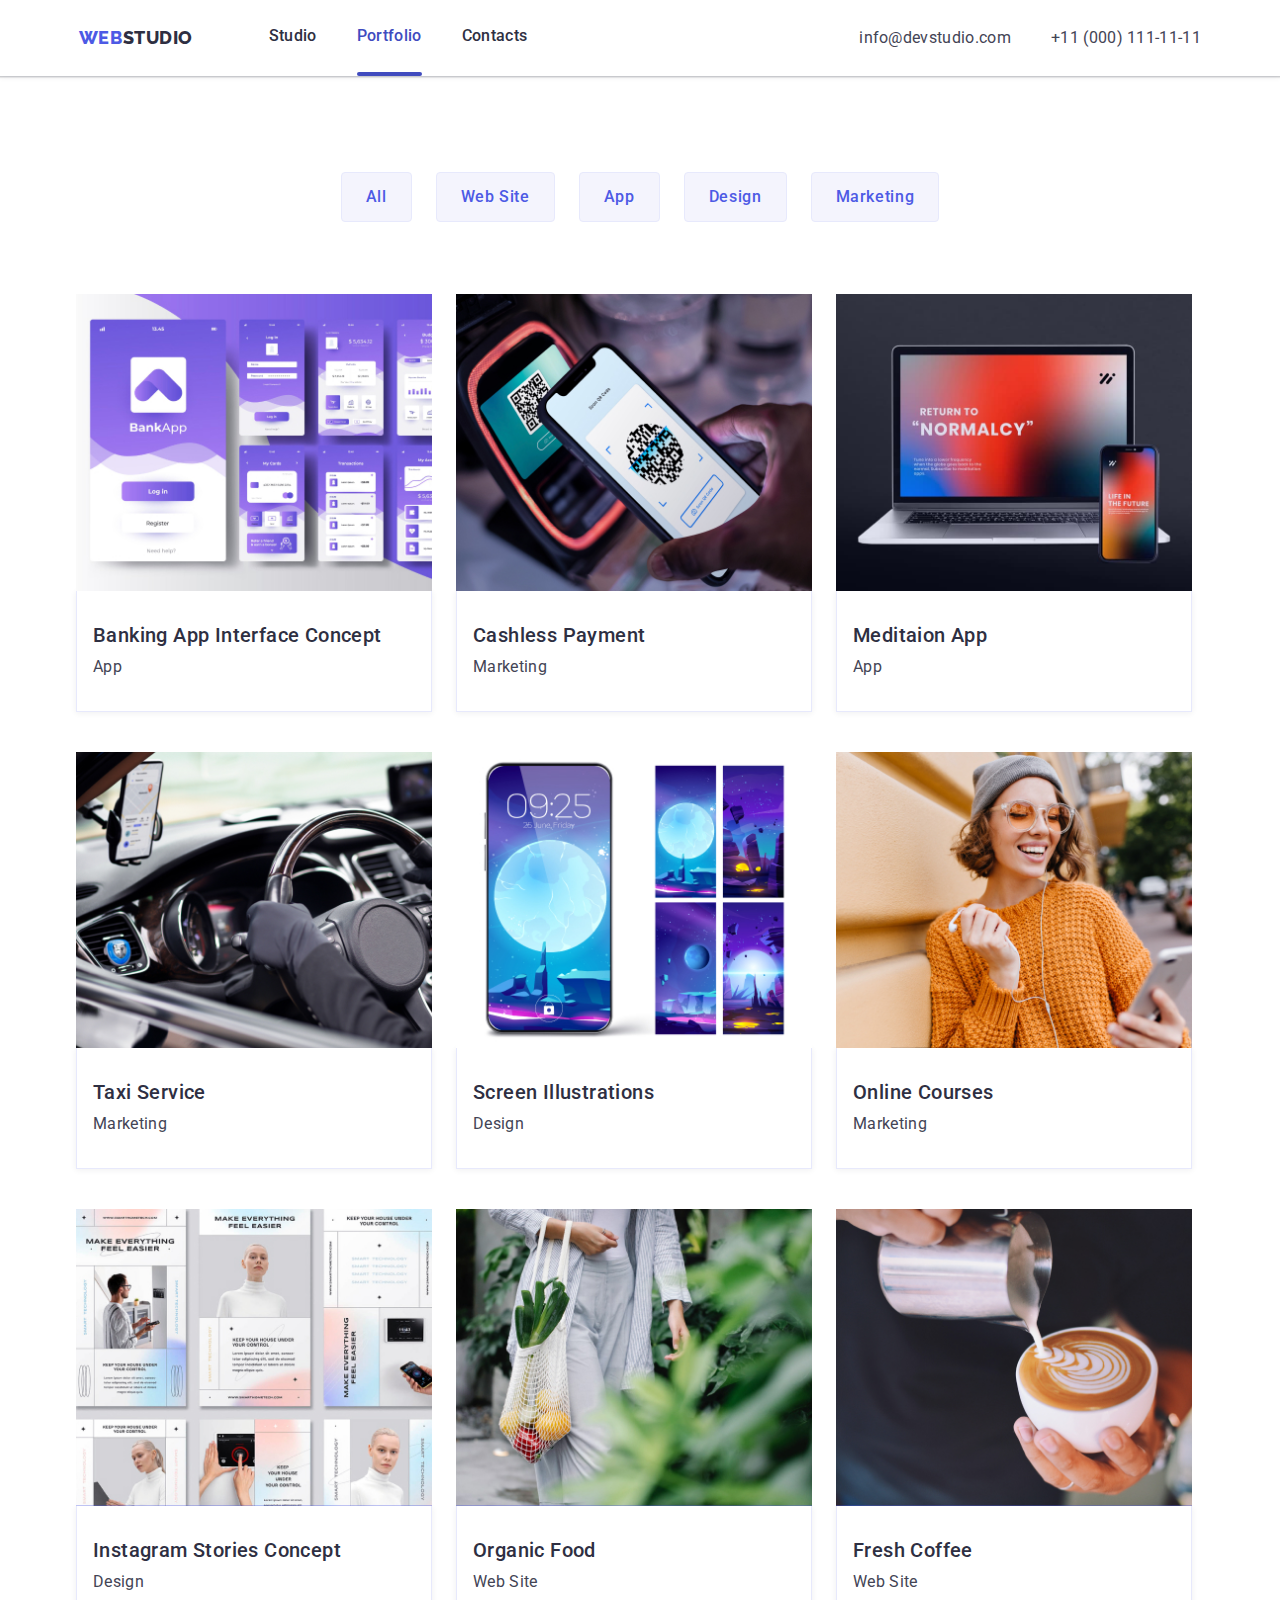
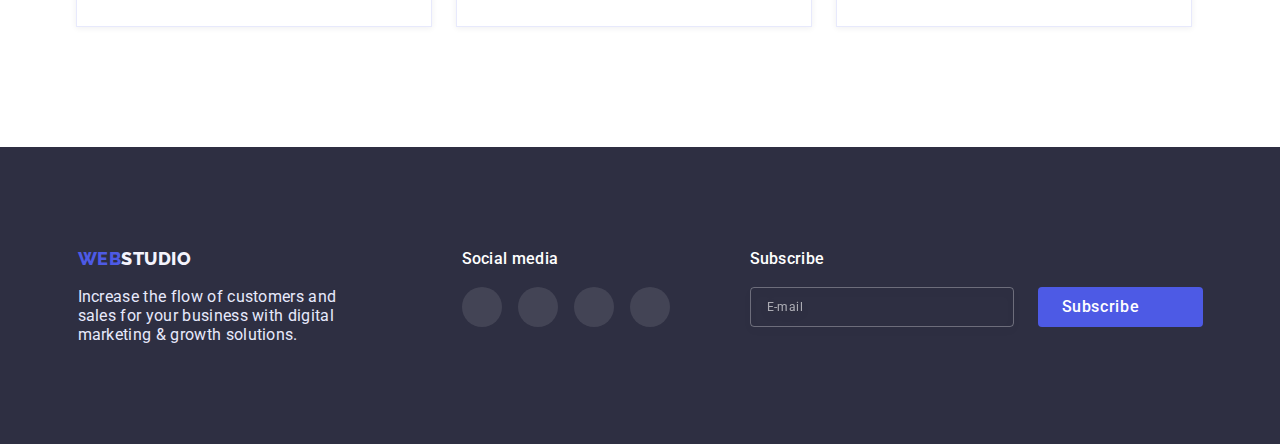
==== portfolio.html @ 84f075a1 "fix" ====
<!DOCTYPE html>
<html lang="en">
  <head>
    <meta charset="UTF-8" />
    <meta http-equiv="X-UA-Compatible" content="IE=edge" />
    <meta name="viewport" content="width=device-width, initial-scale=1.0" />
    <title>Portfolio</title>
    <link rel="preconnect" href="https://fonts.googleapis.com" />
    <link rel="preconnect" href="https://fonts.gstatic.com" crossorigin />
    <link href="https://fonts.googleapis.com/css2?family=Raleway:wght@800&family=Roboto:wght@400;500;700;900&display=swap"
      rel="stylesheet"/>
    <link rel="stylesheet" href="https://cdn.jsdelivr.net/npm/modern-normalize@1.1.0/modern-normalize.min.css" />
    <link rel="stylesheet" href="./css/styles.css" />
    <link rel="stylesheet" href="./css/mobile.css" />
    <link rel="stylesheet" href="./css/tablet.css" />
    <link rel="stylesheet" href="./css/desktop.css" />
  </head>
  <body class="body">

<!--header--->

    <header class="header">
      <div class="container header-container">
        <a href="./index.html" class="logo"
          >web<span class="logo-span">studio</span>
        </a>
        <nav class="nav">
          <ul class="nav-list list">
            <li class="item">
              <a href="./index.html" class="nav-link link"> Studio </a>
            </li>
            <li class="item">
              <a href="./portfolio.html" class="nav-link link current">
                Portfolio
              </a>
            </li>
            <li class="item">
              <a href="./index.html" class="nav-link link"> Contacts </a>
            </li>
          </ul>

          <ul class="contacts list">
            <li class="item">
              <a href="mailto:info@devstudio.com" class="contacts-link link"
                >info@devstudio.com</a
              >
            </li>
            <li class="item">
              <a href="tel:+110001111111" class="contacts-link link"
                >+11 (000) 111-11-11</a
              >
            </li>
          </ul>
        </nav>

 <!--mob menu--->

        <button class="menu-open" type="button" data-menu-open>
          <svg class="menu-open-icon" width="32" height="22">
            <use href="./images/sprite.svg#icon-hamburger"></use>
          </svg>
        </button>
      </div>
      <div class="mobile-menu is-open" data-menu>
        <div class="container">
          <div>
            <button class="menu-close" data-menu-close>
              <svg class="icon-menu-close" width="8" height="8">
                <use href="./images/sprite.svg#icon-close"></use>
              </svg>
            </button>
            <ul class="mobile-nav-list list">
              <li class="item">
                <a href="./index.html" class="mobile-nav-link link"> Studio </a>
              </li>
              <li class="item">
                <a href="./portfolio.html" class="mobile-nav-link link">
                  Portfolio
                </a>
              </li>
              <li class="item">
                <a href="./index.html" class="mobile-nav-link accent-mob link">
                  Contacts
                </a>
              </li>
            </ul>
          </div>
          <div>
            <ul class="mobile-menu-nav-list list">
              <li>
                <a href="mailto:info@devstudio.com" class="menu-link-mail"
                  >info@devstudio.com</a
                >
              </li>
              <li>
                <a href="tel:+110001111111" class="menu-link-tel"
                  >+11 (000) 111-11-11</a
                >
              </li>
            </ul>
            <ul class="mobile-menu-link-list list">
              <li class="mobile-menu-item">
                <a href="" class="mobile-menu-links">
                  <svg class="mobile-menu-icon" width="24" height="24">
                    <use
                      href="./images/icons/symbol-defs-one.svg#icon-instagram"
                    ></use>
                  </svg>
                </a>
              </li>
              <li class="mobile-menu-item">
                <a href="" class="mobile-menu-links">
                  <svg class="mobile-menu-icon" width="24" height="24">
                    <use
                      href="./images/icons/symbol-defs-one.svg#icon-twitter"
                    ></use>
                  </svg>
                </a>
              </li>
              <li class="mobile-menu-item">
                <a href="" class="mobile-menu-links">
                  <svg class="mobile-menu-icon" width="24" height="24">
                    <use
                      href="./images/icons/symbol-defs-one.svg#icon-facebook"
                    ></use>
                  </svg>
                </a>
              </li>
              <li class="mobile-menu-item">
                <a href="" class="mobile-menu-links">
                  <svg class="mobile-menu-icon" width="24" height="24">
                    <use
                      href="./images/icons/symbol-defs-one.svg#icon-linkedin"
                    ></use>
                  </svg>
                </a>
              </li>
            </ul>
          </div>
        </div>
      </div>
    </header>

    <!---portfolio btn--->

    <main>
      <section class="section-portfolio">
        <div class="container">
          <h1 class="visually-hidden">Portfolio</h1>
          <ul class="filter-button-list list">
            <li class="item">
              <button class="button-portfolio all" type="button">All</button>
            </li>
            <li class="item">
              <button class="button-portfolio web-site" type="button">
                Web Site
              </button>
            </li>
            <li class="item">
              <button class="button-portfolio app" type="button">App</button>
            </li>
            <li class="item">
              <button class="button-portfolio desing" type="button">
                Design
              </button>
            </li>
            <li class="item">
              <button class="button-portfolio marketing" type="button">
                Marketing
              </button>
            </li>
          </ul>

<!---portfolio list img--->

          <ul class="portfolio-list list">
            <li class="section-portfolio-list">
              <a class="section-portfolio-link" href="">
                <div class="portfolio-thumb">
                  <picture>
                    <source
                      srcset="
                        ./images/portfolio/banking-1x.jpg    1x,
                        ./images/portfolio/banking-2x.jpg 2x
                      "
                      media="(min-width: 1200px)"
                    />
                    <source
                      srcset="
                        ./images/portfolio/banking-tab-1x.jpg    1x,
                        ./images/portfolio/banking-tab-2x.jpg 2x
                      "
                      media="(min-width: 768px)"
                    />
                    <source
                      srcset="
                        ./images/portfolio/banking-mob-1x.jpg    1x,
                        ./images/portfolio/banking-mob-2x.jpg 2x
                      "
                      media="(max-width: 767px)"
                    />
                    <img
                      src="./images/portfolio/banking-1x.jpg"
                      alt="Banking App"
                      width="396"
                      height="280"
                    />
                  </picture>
                  <div class="portfolio-overlay">
                    <p>
                      14 Stylish and User-Friendly App Design Concepts · Task
                      Manager App · Calorie Tracker App · Exotic Fruit Ecommerce
                      App · Cloud Storage App
                    </p>
                  </div>
                </div>
                <div class="section-portfolio-text">
                  <h2 class="section-portfolio-name">
                    Banking App Interface Concept
                  </h2>
                  <p class="portfolio-text">App</p>
                </div>
              </a>
            </li>
            <li class="section-portfolio-list">
              <a class="section-portfolio-link" href="">
                <div class="portfolio-thumb">
                  <picture>
                    <source
                      srcset="
                        ./images/portfolio/cashless-1x.jpg    1x,
                        ./images/portfolio/cashless-2x.jpg 2x
                      "
                      media="(min-width: 1200px)"
                    />
                    <source
                      srcset="
                        ./images/portfolio/cashless-tab-1x.jpg    1x,
                        ./images/portfolio/cashless-tab-2x.jpg 2x
                      "
                      media="(min-width: 768px)"
                    />
                    <source
                      srcset="
                        ./images/portfolio/cashless-mob-1x.jpg    1x,
                        ./images/portfolio/cashless-mob-2x.jpg 2x
                      "
                      media="(max-width: 767px)"
                    />
                    <img
                      src="./images/portfolio/cashless-1x.jpg"
                      alt="Cashless Payment"
                      width="396"
                      height="280"
                    />
                  </picture>
                  <div class="portfolio-overlay">
                    <p>
                      14 Stylish and User-Friendly App Design Concepts · Task
                      Manager App · Calorie Tracker App · Exotic Fruit Ecommerce
                      App · Cloud Storage App
                    </p>
                  </div>
                </div>
                <div class="section-portfolio-text">
                  <h2 class="section-portfolio-name">Cashless Payment</h2>
                  <p class="portfolio-text">Marketing</p>
                </div>
              </a>
            </li>
            <li class="section-portfolio-list">
              <a class="section-portfolio-link" href="">
                <div class="portfolio-thumb">
                  <picture>
                    <source
                      srcset="
                        ./images/portfolio/meditaion-1x.jpg    1x,
                        ./images/portfolio/meditaion-2x.jpg 2x
                      "
                      media="(min-width: 1200px)"
                    />
                    <source
                      srcset="
                        ./images/portfolio/meditaion-tab-1x.jpg    1x,
                        ./images/portfolio/meditaion-tab-2x.jpg 2x
                      "
                      media="(min-width: 768px)"
                    />
                    <source
                      srcset="
                        ./images/portfolio/meditaion-mob-1x.jpg    1x,
                        ./images/portfolio/meditaion-mob-2x.jpg 2x
                      "
                      media="(max-width: 767px)"
                    />
                    <img
                      src="./images/portfolio/meditaion-1x.jpg"
                      alt="Meditaion App"
                      width="396"
                      height="280"
                    />
                  </picture>
                  <div class="portfolio-overlay">
                    <p>
                      14 Stylish and User-Friendly App Design Concepts · Task
                      Manager App · Calorie Tracker App · Exotic Fruit Ecommerce
                      App · Cloud Storage App
                    </p>
                  </div>
                </div>
                <div class="section-portfolio-text">
                  <h2 class="section-portfolio-name">Meditaion App</h2>
                  <p class="portfolio-text">App</p>
                </div>
              </a>
            </li>
            <li class="section-portfolio-list">
              <a class="section-portfolio-link" href="">
                <div class="portfolio-thumb">
                  <picture>
                    <source
                      srcset="
                        ./images/portfolio/taxi-1x.jpg    1x,
                        ./images/portfolio/taxi-2x.jpg 2x
                      "
                      media="(min-width: 1200px)"
                    />
                    <source
                      srcset="
                        ./images/portfolio/taxi-tab-1x.jpg    1x,
                        ./images/portfolio/taxi-tab-2x.jpg 2x
                      "
                      media="(min-width: 768px)"
                    />
                    <source
                      srcset="
                        ./images/portfolio/taxi-mob-1x.jpg    1x,
                        ./images/portfolio/taxi-mob-2x.jpg 2x
                      "
                      media="(max-width: 767px)"
                    />
                    <img
                      src="./images/portfolio/taxi-1x.jpg"
                      alt="Taxi Service"
                      width="396"
                      height="280"
                    />
                  </picture>
                  <div class="portfolio-overlay">
                    <p>
                      14 Stylish and User-Friendly App Design Concepts · Task
                      Manager App · Calorie Tracker App · Exotic Fruit Ecommerce
                      App · Cloud Storage App
                    </p>
                  </div>
                </div>
                <div class="section-portfolio-text">
                  <h2 class="section-portfolio-name">Taxi Service</h2>
                  <p class="portfolio-text">Marketing</p>
                </div>
              </a>
            </li>
            <li class="section-portfolio-list">
              <a class="section-portfolio-link" href="">
                <div class="portfolio-thumb">
                  <picture>
                    <source
                      srcset="
                        ./images/portfolio/screen-1x.jpg    1x,
                        ./images/portfolio/screen-2x.jpg 2x
                      "
                      media="(min-width: 1200px)"
                    />
                    <source
                      srcset="
                        ./images/portfolio/screen-tab-1x.jpg    1x,
                        ./images/portfolio/screen-tab-2x.jpg 2x
                      "
                      media="(min-width: 768px)"
                    />
                    <source
                      srcset="
                        ./images/portfolio/screen-mob-1x.jpg    1x,
                        ./images/portfolio/screen-mob-2x.jpg 2x
                      "
                      media="(max-width: 767px)"
                    />
                    <img
                      src="./images/portfolio/screen.jpg"
                      alt="Screen Illustrations"
                      width="396"
                      height="280"
                    />
                  </picture>
                  <div class="portfolio-overlay">
                    <p>
                      14 Stylish and User-Friendly App Design Concepts · Task
                      Manager App · Calorie Tracker App · Exotic Fruit Ecommerce
                      App · Cloud Storage App
                    </p>
                  </div>
                </div>
                <div class="section-portfolio-text">
                  <h2 class="section-portfolio-name">Screen Illustrations</h2>
                  <p class="portfolio-text">Design</p>
                </div>
              </a>
            </li>
            <li class="section-portfolio-list">
              <a class="section-portfolio-link" href="">
                <div class="portfolio-thumb">
                  <picture>
                    <source
                      srcset="
                        ./images/portfolio/online-1x.jpg    1x,
                        ./images/portfolio/online-2x.jpg 2x
                      "
                      media="(min-width: 1200px)"
                    />
                    <source
                      srcset="
                        ./images/portfolio/online-tab-1x.jpg    1x,
                        ./images/portfolio/online-tab-2x.jpg 2x
                      "
                      media="(min-width: 768px)"
                    />
                    <source
                      srcset="
                        ./images/portfolio/online-mob-1x.jpg    1x,
                        ./images/portfolio/online-mob-2x.jpg 2x
                      "
                      media="(max-width: 767px)"
                    />
                    <img
                      src="./images/portfolio/online-1x.jpg"
                      alt="Online Courses"
                      width="396"
                      height="280"
                    />
                  </picture>
                  <div class="portfolio-overlay">
                    <p class="action-text">
                      14 Stylish and User-Friendly App Design Concepts · Task
                      Manager App · Calorie Tracker App · Exotic Fruit Ecommerce
                      App · Cloud Storage App
                    </p>
                  </div>
                </div>
                <div class="section-portfolio-text">
                  <h2 class="section-portfolio-name">Online Courses</h2>
                  <p class="portfolio-text">Marketing</p>
                </div>
              </a>
            </li>
            <li class="section-portfolio-list">
              <a class="section-portfolio-link" href="">
                <div class="portfolio-thumb">
                  <picture>
                    <source
                      srcset="
                        ./images/portfolio/instagram-1x.jpg    1x,
                        ./images/portfolio/instagram-2x.jpg 2x
                      "
                      media="(min-width: 1200px)"
                    />
                    <source
                      srcset="
                        ./images/portfolio/instagram-tab-1x.jpg    1x,
                        ./images/portfolio/instagram-tab-2x.jpg 2x
                      "
                      media="(min-width: 768px)"
                    />
                    <source
                      srcset="
                        ./images/portfolio/instagram-mob-1x.jpg    1x,
                        ./images/portfolio/instagram-mob-2x.jpg 2x
                      "
                      media="(max-width: 767px)"
                    />
                    <img
                      src="./images/portfolio/instagram-1x.jpg"
                      alt="Instagram Stories Concept"
                      width="396"
                      height="280"
                    />
                  </picture>
                  <div class="portfolio-overlay">
                    <p>
                      14 Stylish and User-Friendly App Design Concepts · Task
                      Manager App · Calorie Tracker App · Exotic Fruit Ecommerce
                      App · Cloud Storage App
                    </p>
                  </div>
                </div>
                <div class="section-portfolio-text">
                  <h2 class="section-portfolio-name">
                    Instagram Stories Concept
                  </h2>
                  <p class="portfolio-text">Design</p>
                </div>
              </a>
            </li>
            <li class="section-portfolio-list">
              <a class="section-portfolio-link" href="">
                <div class="portfolio-thumb">
                  <picture>
                    <source
                      srcset="
                        ./images/portfolio/organic-1x.jpg    1x,
                        ./images/portfolio/organic-2x.jpg 2x
                      "
                      media="(min-width: 1200px)"
                    />
                    <source
                      srcset="
                        ./images/portfolio/organic-tab-1x.jpg    1x,
                        ./images/portfolio/organic-tab-2x.jpg 2x
                      "
                      media="(min-width: 768px)"
                    />
                    <source
                      srcset="
                        ./images/portfolio/organic-mob-1x.jpg    1x,
                        ./images/portfolio/organic-mob-2x.jpg 2x
                      "
                      media="(max-width: 767px)"
                    />
                    <img
                      src="./images/portfolio/organic-1x.jpg"
                      alt="Organic Food"
                      width="396"
                      height="280"
                    />
                  </picture>
                  <div class="portfolio-overlay">
                    <p>
                      14 Stylish and User-Friendly App Design Concepts · Task
                      Manager App · Calorie Tracker App · Exotic Fruit Ecommerce
                      App · Cloud Storage App
                    </p>
                  </div>
                </div>
                <div class="section-portfolio-text">
                  <h2 class="section-portfolio-name">Organic Food</h2>
                  <p class="portfolio-text">Web Site</p>
                </div>
              </a>
            </li>
            <li class="section-portfolio-list">
              <a class="section-portfolio-link" href="">
                <div class="portfolio-thumb">
                  <picture>
                    <source
                      srcset="
                        ./images/portfolio/coffee-1x.jpg 1x,
                        ./images/portfolio/coffee-2x.jpg 2x
                      "
                      media="(min-width: 1200px)"
                    />
                    <source
                      srcset="
                        ./images/portfolio/coffee-tab-1x.jpg    1x,
                        ./images/portfolio/coffee-tab-2x.jpg 2x
                      "
                      media="(min-width: 768px)"
                    />
                    <source
                      srcset="
                        ./images/portfolio/coffee-mob-1x.jpg    1x,
                        ./images/portfolio/coffee-mob-2x.jpg 2x
                      "
                      media="(max-width: 767px)"
                    />
                    <img
                      src="./images/portfolio/coffee-1x.jpg"
                      alt="Fresh Coffee"
                      width="396"
                      height="280"
                    />
                  </picture>
                  <div class="portfolio-overlay">
                    <p>
                      14 Stylish and User-Friendly App Design Concepts · Task
                      Manager App · Calorie Tracker App · Exotic Fruit Ecommerce
                      App · Cloud Storage App
                    </p>
                  </div>
                </div>
                <div class="section-portfolio-text">
                  <h2 class="section-portfolio-name">Fresh Coffee</h2>
                  <p class="portfolio-text">Web Site</p>
                </div>
              </a>
            </li>
          </ul>
        </div>
      </section>
    </main>

<!--footer -->

    <footer class="footer">
      <div class="container footer-wrap">
        <div class="first-footer">
          <a href="./index.html" class="logo-footer"
            >web<span class="logo-span-footer">studio</span>
          </a>
          <p class="footer-text">
            Increase the flow of customers and sales for your business with
            digital marketing & growth solutions.
          </p>
        </div>

        <div class="second-footer">
          <p class="social-text-footer">Social media</p>
          <ul class="footer-links-list list">
            <li class="footer-links-item">
              <a href="" class="footer-link">
                <svg width="24" height="24">
                  <use
                    href="./images/icons/symbol-defs-one.svg#icon-instagram"
                  ></use>
                </svg>
              </a>
            </li>
            <li class="footer-links-item">
              <a href="" class="footer-link">
                <svg width="24" height="24">
                  <use
                    href="./images/icons/symbol-defs-one.svg#icon-twitter"
                  ></use>
                </svg>
              </a>
            </li>
            <li class="footer-links-item">
              <a href="" class="footer-link">
                <svg width="24" height="24">
                  <use
                    href="./images/icons/symbol-defs-one.svg#icon-facebook"
                  ></use>
                </svg>
              </a>
            </li>
            <li class="footer-links-item">
              <a href="" class="footer-link">
                <svg width="24" height="24">
                  <use
                    href="./images/icons/symbol-defs-one.svg#icon-linkedin"
                  ></use>
                </svg>
              </a>
            </li>
          </ul>
        </div>

 <!--footer-input -->
 
        <form class="form">
          <p class="social-text-footer">Subscribe</p>
          <div class="footer-form-wrap">
              <input
                class="footer-input"
                type="email"
                name="email"
                placeholder="E-mail"
              />
            <button class="btn-footer" type="submit">
              <span class="footer-btn-text">Subscribe</span>
              <svg class="footer-icon" width="24" height="24">
                <use href="./images/icons/symbol-defs-one.svg#icon-send"></use>
              </svg>
            </button>
          </div>
        </form>
      </div>
    </footer>

    <script src="./js/mobile-menu.js"></script>
  </body>
</html>
---- css/styles.css ----
/* Загальні стилі */


html {
    box-sizing: border-box;
}

*,
*::before,
*::after {
    box-sizing: inherit;
}

:root {
    --primary-text-color: #434455;
    --title-text-color: #2E2F42;
    --accent-color: #4D5AE5;
    --hover-color: #404BBF;
    --white-color: #FFFFFF;
    --white-milk-color: #F4F4FD;
    --footer-text-color: #E7E9FC;
    --hover-delay: 250ms cubic-bezier(0.4, 0, 0.2, 1);
}

.visually-hidden {
    position: absolute;
    white-space: nowrap;
    width: 1px;
    height: 1px;
    overflow: hidden;
    border: 0;
    padding: 0;
    clip: rect(0 0 0 0);
    clip-path: inset(50%);
    margin: -1px;
}

.no-scroll {
    overflow: hidden;
}

.body {
    font-family: "Roboto", sans-serif;
    font-weight: 400;
    font-size: 16px;
    line-height: 1.5;
    letter-spacing: 0.02em;
    color: var(--primary-text-color);
}

.container {
    padding-left: 15px;
    padding-right: 15px;
    margin: 0 auto;
}

.list {
    list-style: none;
    padding: 0;
    margin: 0 auto;
}
.link {
    text-decoration: none;
    color: #000000;
}

h1,h2,h3,p,ul {
    margin-top: 0;
    margin-bottom: 0;
    margin: 0;
}

img {
    display: block;
    max-width: 100%;
    height: auto;
}

/* Загальні стилі */

/* ----------header ------------*/

.header {
    box-shadow: 0px 2px 1px rgba(46, 47, 66, 0.08), 0px 1px 1px rgba(46, 47, 66, 0.16), 0px 1px 6px rgba(46, 47, 66, 0.08);
}
.header-container {
   display: flex;
   align-items: center;
}

.nav {
    display: none;
}

.logo {
    display: block;
    padding: 24px 0;
    margin-right: 76px;
    font-family: 'Raleway', sans-serif;
    font-weight: 800;
    font-size: 18px;
    line-height: 1.13;
    letter-spacing: 0.03em;
    text-transform: uppercase;
    text-decoration: none;
    color: var(--accent-color);
}

.logo-span {
    color: var(--title-text-color);
    font-family: 'Raleway', sans-serif;
    font-weight: 800;
    font-size: 18px;
    line-height: 1.13;
    letter-spacing: 0.03em;
    text-transform: uppercase;
}

.logo:hover,
.logo:focus,
.logo:hover .logo-span,
.logo:focus .logo-span {
    color: var(--hover-color);
}

.nav {
    display: none;
}
/* ----------header ------------*/

/* ----------mob menu------------*/

.menu-open {
    cursor: pointer;
    width: 32px;
    height: 22px;
    padding: 0;
    background-color: transparent;
    border: none;
}

.menu-open-icon {
    stroke: var(--title-text-color);
}

.menu-close {
    display: flex;
    align-items: center;
    justify-content: center;

    cursor: pointer;
    margin-left: auto;
    width: 24px;
    height: 24px;

    background-color: var(--footer-text-color);
    border: none;
    border-radius: 50%;
}

.icon-menu-close {
    fill: #000000;
}

.mobile-menu {
    position: fixed;
    top: 0;
    left: 0;
    z-index: 1;
    width: 100vw;
    height: 100vh;

    opacity: 1;
}

.mobile-menu.is-open {
    pointer-events: none;
    opacity: 0;
}

.mobile-menu .container {
    overflow: auto;
    display: flex;
    flex-direction: column;
    justify-content: space-between;
    height: 100%;
    width: 100%;
    padding: 40px;
    background-color: #fff;
}

.mobile-nav-list {
    display: flex;
    flex-direction: column;
    gap: 40px;
    margin-top: 16px;
}

.mobile-nav-link:hover,
.mobile-nav-link:focus {
color: var(--accent-color);
}

.mobile-nav-link {
    text-decoration: none;

    font-family: inherit;
    font-weight: 700;
    font-size: 36px;
    line-height: 1.1;
    letter-spacing: 0.02em;
    color: var(--title-text-color);
}


.mobile-menu-nav-list {
    display: flex;
    flex-direction: column-reverse;
    gap: 40px;
    margin-top: 60px;
    margin-bottom: 48px;
}

.menu-link-mail {
    text-decoration: none;

    font-family: inherit;
    font-weight: 500;
    font-size: 20px;
    line-height: 1.2;
    letter-spacing: 0.02em;

    color: var(--primary-text-color);
}

.menu-link-tel {
    text-decoration: none;

    font-family: inherit;
    font-weight: 600;
    font-size: 36px;
    line-height: 1.1;

    color: var(--accent-color);
}


.mobile-menu-item {
    width: 40px;
    height: 40px;
}

.mobile-menu-link-list {
    display: flex;
    flex-wrap: wrap;
    justify-content: space-between;
}

.mobile-menu-links {
    width: 100%;
    height: 100%;

    border-radius: 50%;
    display: flex;
    align-items: center;
    justify-content: center;

    background-color: var(--accent-color);
    transition: background-color var(--hover-delay);
}

/* ----------mob menu------------*/

/* ----------hero------------*/


.hero {
    background-color: var(--title-text-color);
    padding-top: 112px;
    padding-bottom: 112px;
   
    height: 432px;
    margin-left: auto;
    margin-right: auto;
    text-align: center;
    background-image: linear-gradient(rgba(46, 47, 66, 0.7),
    rgba(46, 47, 66, 0.7)),
    url(../images/people-office-mob-1x.jpg);
    background-repeat: no-repeat;
    background-position: center;
    background-size: cover;
}

@media (min-device-pixel-ratio: 2),
  (min-resolution: 192dpi),
  (min-resolution: 2dppx) {
  .hero {
    background-image: linear-gradient(rgba(46, 47, 66, 0.7),
    rgba(46, 47, 66, 0.7)),
    url(../images/people-office-mob-2x.jpg);
  }
  }

.hero-title {
    margin: 0 auto;
    width: 100%;
    font-weight: 700px;
    font-size: 36px;
    line-height: 1.1;
    color: var(--white-color);
}

.button {
    cursor: pointer;
    display: inline-block;
    padding: 16px 32px;
    margin-top: 72px;
    font-family: inherit;
    font-weight: 500;
    font-size: 16px;
    line-height: 1.5;
    letter-spacing: 0.04em;
    text-align: center;
    border: none;
    box-shadow: 0px 4px 4px rgba(0, 0, 0, 0.15);
    border-radius: 4px;
    color: var(--white-color);
    background-color: var(--accent-color);
    transition: background-color var(--hover-delay);
}


.button:hover,
.button:focus {
    background-color: var(--hover-color);
    color: var(--white-color);
}

/* ----------hero------------*/

/* ----------about------------*/

.section-about {
    padding-top: 96px;
    padding-bottom: 96px;
}


.section-name {
    margin-bottom: 8px;
    font-weight: 700;
    font-size: 36px;
    line-height: 1.1;
    text-align: center;
    color:var(--title-text-color);
}

.text {
    font-weight: 500;
    font-size: 16px;
    line-height: 1.5;
    letter-spacing: 0.02em;
    color: var(--primary-text-color);
}

.section-doing {
    display: none;
}

.section-title {
    color: var(--title-text-color);
    font-weight: 600;
    font-size: 36px;
    line-height: 1.1;
    text-align: center;
    margin-bottom: 72px;
}

.about-list {
    display: flex;
    padding: auto;
    gap: 20px;
    flex-wrap: wrap;
}
.icon-box {
    box-sizing: border-box;
    display: flex;
    width: 264px;
    height: 112px;
    background: var(--white-milk-color);
    align-items: center;
    justify-content: center;
    border-radius: 4px;
    border: none;
    margin-bottom: 30px;
        }
.icon {
    height: 64px;
    width: 64px;
    background-size: auto;
    background-repeat: no-repeat;
    background-position: center;
}

@media screen and (max-width: 1200px) {
    .icon-box {
        display: none;
    }
    .icon {
        display: none;
    }
}
/* ----------about------------*/

/* ----------team------------*/

.section-team {
    background-color: var(--white-milk-color);
    padding-top: 96px;
    padding-bottom: 128px; 
}

.section-team-title {
    color: var(--title-text-color);
    font-weight: 700;
    font-size: 36px;
    line-height: 1.1;
    text-align: center;
    margin-bottom: 72px;
}

.team-list {
    display: flex;
    flex-wrap: wrap;
    gap: 72px;
    justify-content: center;
    margin: 0 auto;
}

.section-team-list {
    background-color: var(--white-color);
    text-align: center;
    max-width: 264px;
    box-shadow: 0px 1px 6px rgba(46, 47, 66, 0.08), 0px 1px 1px rgba(46, 47, 66, 0.16), 0px 2px 1px rgba(46, 47, 66, 0.08);
    border-radius: 0px 0px 4px 4px;
}


.section-team-text {
    padding: 32px 16px;
    border: 0.5px solid #F4F4FD;
    border: 1px solid #E7E9FC;
    box-shadow: 0px 1px 6px rgba(46, 47, 66, 0.08);
    border-top: none;
}

.team-name {
    color:var(--title-text-color);
    font-weight: 500;
    font-size: 20px;
    line-height: 1.2;
    margin-bottom: 8px;
    text-align: center;
}

.team-text {
    color: var(--primary-text-color);
    font-weight: 400;
}

.team-links-list {
    display: flex;
    justify-content: center;
    gap: 24px;
    margin-top: 8px;
}

.team-links-item {
    width: 40px;
    height: 40px;
}

.team-links {
    width: 100%;
    height: 100%;
    border-radius: 50%;
    display: flex;
    align-items: center;
    justify-content: center;
    background-color: var(--accent-color);
    transition: background-color var(--hover-delay);
}

.team-links:hover,
.team-links:focus {
    background-color: var(--hover-color);
}


/* ----------team------------*/

/* ----------customers------------*/


.section-customers {
    padding-top: 96px;
    padding-bottom: 96px;
}

.list-customers {
    display: flex;
    flex-wrap: wrap;
    row-gap: 72px;
    column-gap: 16px;
    justify-content: center;
}

.item-customers {
    width: calc((100% - 16px) / 2);
}

.links-customers {
    width: 100%;
    height: 100%;
    padding: 16px 32px;
    border-radius: 4px;
    display: flex;
    align-items: center;
    justify-content: center;
    border: 1px solid #8E8F99;
    transition: border var(--hover-delay);
}

.links-customers:hover,
.links-customers:focus {
    border: 1px solid var(--hover-color);
}

.customers-icon {
    fill: #8E8F99;
    transition: fill var(--hover-delay);
}

.links-customers:hover .customers-icon,
.links-customers:focus .customers-icon {
    fill: var(--hover-color);
}

/* ----------customers------------*/


/* ----------portfolio------------*/

.section-portfolio {
    padding-top: 48px;
    padding-bottom: 48px;
}

.filter-button-list {
    display: flex;
}

.button-portfolio {
    font-weight: 500;
    font-size: 16px;
    line-height: 1.5;
    align-items: center;
    text-align: center;
    letter-spacing: 0.04em;
    cursor: pointer;
    color: var(--accent-color);
    background-color: var(--white-milk-color);
    padding: 12px 24px;
    gap: 24px;
    border-radius: 4px;
    border: 1px solid #E7E9FC;
    transition: var(--hover-delay);
    transition-property: background-color, border, box-shadow;
}

.button-portfolio:hover,
.button-portfolio:focus {
    background-color: var(--hover-color);
    color: var(--white-color);
    border: 1px solid var(--hover-color);
    box-shadow: 0px 3px 1px rgb(0 0 0 / 10%), 0px 2px 1px rgb(0 0 0 / 8%), 0px 2px 2px rgb(0 0 0 / 12%);
}

.portfolio-list {
    list-style: none;
    padding: 0;
    margin: 0 auto;
}

.section-portfolio-list {
    background-color: var(--white-color);
    max-width: 396px;
    /*height: 420px; */
}

.section-portfolio-link {
    color: var(--primary-text-color);
    text-decoration: none; 
    display: block;
    box-shadow: none;
    transition: box-shadow var(--hover-delay);
}

.section-portfolio-link:hover,
.section-portfolio-link:focus {
    box-shadow: 0px 1px 6px rgba(46, 47, 66, 0.08), 0px 1px 1px rgba(46, 47, 66, 0.16), 0px 2px 1px rgba(46, 47, 66, 0.08);
}

.portfolio-thumb {
    position: relative;
    overflow: hidden;
}

.portfolio-overlay {
    position: absolute;
    display: inline-block;
    content: "";
    top: 0;
    left: 0;
    width: 100%;
    height: 100%;
    background-color: var(--accent-color);
    color: #ffffff;
    padding-top: 40px;
    padding-left: 32px;
    padding-right: 32px;
    transform: translateY(100%);
    transition: var(--hover-delay);
    transition-property: transform;
}


.section-portfolio-link:hover .portfolio-overlay,
.section-portfolio-link:focus .portfolio-overlay {
    transform: translateY(0);
}

.section-portfolio-text {
    padding: 32px 16px;

    border: 1px solid #E7E9FC;
    box-shadow: 0px 1px 6px rgba(46, 47, 66, 0.08);
    border-top: none;
}

.section-portfolio-name {
    margin-bottom: 8px;

    font-weight: 500;
    font-size: 20px;
    line-height: 1.2;
    letter-spacing: 0.02em;

    color: var(--title-text-color);
}

.portfolio-text {
    font-size: 16px;
    line-height: 1.5;
    letter-spacing: 0.02em;
    color: var(--primary-text-color);
}

/* ----------portfolio------------*/

/* ----------footer------------*/

.footer {
    background-color: var(--title-text-color);
    padding-top: 96px;
    padding-bottom: 96px;
}

.logo-footer {
    color: var(--accent-color);
    font-family: 'Raleway', sans-serif;
    font-weight: 800;
    font-size: 18px;
    line-height: 1.33;
    letter-spacing: 0.03em;
    text-transform: uppercase;
    text-decoration: none;
    display:block;
    margin-bottom: 16px;
    text-align: center;
    transition: color var(--hover-delay);
}

.logo-span-footer {
    color: var(--white-milk-color);
    font-family: 'Raleway', sans-serif;
    font-weight: 800;
    font-size: 18px;
    line-height: 1.33;
    letter-spacing: 0.03em;
    text-transform: uppercase;
    transition: color var(--hover-delay);
}

.logo-footer:hover,
.logo-footer:focus,
.logo-footer:hover .logo-span-footer,
.logo-footer:focus .logo-span-footer {
    color: var(--hover-color);
}

.footer-text {
    color: var(--footer-text-color);
    font-weight: 400;
    font-size: 16px;
    line-height: 1.2;
}


.social-text-footer {
    color: var(--white-color);
    font-family: 'Roboto';
    font-weight: 500;
    font-size: 16px;
    line-height: 24px;
    letter-spacing: 0.02em;
    margin-bottom: 16px;
    text-align: center;
}

.footer-links-list {
    display: flex;
    justify-content: center;
    gap: 16px;
}

.footer-links-item {
    width: 40px;
    height: 40px;
}

.footer-link {
    width: 100%;
    height: 100%;
    background-color: rgba(255, 255, 255, 0.1);;
    border-radius: 50%;
    display: flex;
    align-items: center;
    justify-content: center;
    transition: background-color var(--hover-delay);
}

.footer-link:hover,
.footer-link:focus {
    background-color: #31D0AA;
}

.footer-input {
    width: 100%;
    height: 40px;
    padding-left: 16px;
    color: var(--footer-text-color);
    font-weight: 400;
    font-size: 12px;
    line-height: 1.2;
    outline: none;
    background-color: transparent;
    border: 1px solid rgba(255, 255, 255, 0.3);
    filter: drop-shadow(0px 4px 4px rgba(0, 0, 0, 0.15));
    border-radius: 4px;
    transition: border 250ms var(--hover-delay);
}

.footer-input:focus,
.footer-input:hover {
    border: 1px solid var(--accent-color);
}

.footer-input::placeholder {
    font-size: 12px;
    line-height: 2;
    letter-spacing: 0.04em;
    color: rgba(255, 255, 255, 0.6);
}

.btn-footer {
    position: relative;
    cursor: pointer;
    display: block;
    margin: 0 auto;
    padding: 8px 24px;
    width: 165px;
    height: 40px;
    font-weight: 500;
    font-size: 16px;
    line-height: 2;
    letter-spacing: 0.04em;
    color: #FFFFFF;
    background-color: var(--accent-color);
    border-radius: 4px;
    border: none;
    transition: background-color var(--hover-delay);
}

.btn-footer:focus,
.btn-footer:hover {
    background-color: var(--hover-color);
}

.footer-btn-text {
    position: absolute;
    left: 24px;
    top: 50%;
    transform: translateY(-50%);
}

.footer-icon {
    position: absolute;
    right: 24px;
    top: 50%;
    transform: translateY(-50%);
}

/* --------backdrope-----------*/

.backdrope {
    position: fixed;
    overflow: auto;
    top: 0;
    left: 0;
    width: 100%;
    height: 100%;
    background: rgba(46, 47, 66, 0.4);
    opacity: 1;
    transition: opacity 250ms cubic-bezier(0.4, 0, 0.2, 1), visibility 250ms cubic-bezier(0.4, 0, 0.2, 1);;
}

.backdrope.is-open {
    opacity: 0;
    pointer-events: none;
}

.backdrope.is-open .modal {
    opacity: 0;
    transform: translate(-50%, -50%) scaleX(0);
}

.modal {
    position: absolute;
    top: 50%;
    left: 50%;
    width: 408px;
    min-height: 576px;
    padding: 24px;
    background: #FCFCFC;
    box-shadow: 0px 1px 1px rgba(0, 0, 0, 0.14), 
    0px 1px 3px rgba(0, 0, 0, 0.12), 
    0px 2px 1px rgba(0, 0, 0, 0.2);
    border-radius: 4px;
    opacity: 1;
    transform: translate(-50%, -50%) scaleX(1);
    transition: transform 250ms linear;
}

.btn-close {
    display: block;
    cursor: pointer;
    margin-left: auto;
    width: 24px;
    height: 24px;
    background-color: var(--footer-text-color);
    border: none;
    border-radius: 50%;
    transition: background-color var(--hover-delay);
}

.icon-close {
    fill: #000000;
    transition: fill var(--hover-delay);
}

.btn-close:hover,
.btn-close:focus {
    background-color: var(--hover-color);
}

.btn-close:hover .icon-close,
.btn-close:focus .icon-close {
    fill: var(--white-color);
}

.modal-title {
    margin-top: 24px;
    margin-bottom: 16px;
    font-weight: 500;
    font-size: 16px;
    line-height: 1.5;
    text-align: center;
    letter-spacing: 0.02em;
    color: var(--title-text-color);
}


.modal-label {
    display: block;
    height: 58px;
    margin-bottom: 8px;
}

.input-text {    
    display: block;
    margin-bottom: 4px;
    font-size: 12px;
    line-height: 1.3;
    letter-spacing: 0.04em;
    color: #8E8F99;
}

.input-wrap {
    position: relative;
}

.modal-input {
    padding-left: 38px;
    width: 100%;
    height: 40px;
    font-size: 12px;
    line-height: 1.3;
    letter-spacing: 0.04em;
    color: var(--primary-text-color);
    outline: none;
    background-color: transparent;
    border: 1px solid rgba(33, 33, 33, 0.2);
    border-radius: 4px;
    transition: border var(--hover-delay);
}

.modal-input:focus,
.modal-input:hover,
.modal-comment:hover,
.modal-comment:focus {
    border-color:  var(--accent-color);
}

.modal-input:focus + .input-icon,
.modal-input:hover + .input-icon {
    fill: var(--accent-color);
}

.input-icon {
    position: absolute;
    left: 16px;
    top: 50%;
    transform: translateY(-50%);
    fill: var(--title-text-color);
    transition: fill  var(--hover-delay);
}

.modal-comment {
    display: block;
    width: 100%;
    height: 120px;
    padding: 8px 16px;
    font-size: 12px;
    line-height: 1.3;
    letter-spacing: 0.04em;
    color: var(--primary-text-color);
    resize: none;
    outline: none;
    background-color: transparent;
    border: 1px solid rgba(33, 33, 33, 0.2);
    border-radius: 4px;
}

.modal-comment::placeholder {
    font-size: 12px;
    line-height: 1.3;
    letter-spacing: 0.04em;
    color: rgba(117, 117, 117, 0.5);
}

textarea {
    resize: none;
    overflow: hidden;
}

.check-label {
    display: flex;
    align-items: center;
    margin-top: 16px;
    margin-bottom: 24px;
    font-size: 12px;
    line-height: 1.3;
    letter-spacing: 0.04em;
    color: #757575;
}

.checkbox-wrap {
    display: flex;
    flex-wrap: wrap;
    align-content: center;
    justify-content: center;
    width: 16px;
    height: 16px;
    margin-right: 8px;
    border-radius: 2px;
    background-color: transparent;
    border: 1.25px solid #2E2F42;
    fill: transparent;
    cursor: pointer;
    transition: fill var(--hover-delay);
    transform-origin: border, background-color, fill;
}

.modal-checkbox:checked + .checkbox-wrap {
    border: none;
    background-color: var(--accent-color);
    fill: #F4F4FD;
}

.modal-policy {
    color: var(--accent-color);
    margin-left: 4px;
}

.btn-modal {
    cursor: pointer;
    display: block;
    width: 169px;
    height: 56px;
    padding: 16px 32px;
    margin: 0 auto;
    font-weight: 500;
    font-size: 16px;
    line-height: 1.5;
    letter-spacing: 0.04em;
    color: #FFFFFF; 
    background-color: var(--accent-color);
    box-shadow: 0px 4px 4px rgba(0, 0, 0, 0.15);
    border-radius: 4px;
    border: none;
}
---- css/mobile.css ----
@media screen and (max-width: 480px) {
    .modal {
        max-width: 95%;
        top: 400px;
    }
    .hero {
        background-image: linear-gradient(rgba(46, 47, 66, 0.7), 
        rgba(46, 47, 66, 0.7)),
        url(../images/people-office-mob-1x.jpg);
    }
@media (min-device-pixel-ratio: 2),
(min-resolution: 192dpi),
(min-resolution: 2dppx) {
    .hero {
        background-image: linear-gradient(rgba(46, 47, 66, 0.7),
            rgba(46, 47, 66, 0.7)),
            url(../images/people-office-mob-2x.jpg);
    }
}        
}

@media screen and (min-width: 480px) {
    .container {
        width: 428px;
        justify-content: center;
    }

    .hero {
        height: 432px;
    }

    .hero-title {
        width: 318px;
    }

}


@media screen and (max-width: 767px) {
    .header-container {
        justify-content: space-between;
    }

    .about-list {
    flex-direction: column;
    gap: 72px;
    }

    .filter-button-list {
        flex-wrap: wrap;
        row-gap: 16px;
        column-gap: 23px;
        margin-bottom: 48px;
    }

    .button-portfolio {
        padding: 8px 16px;
    }

    .section-portfolio-list {
        margin-bottom: 48px;
    }

    .first-footer {
        margin: 0 auto;
        margin-bottom: 72px;
        max-width: 268px;
    }

    .second-footer {
        margin-bottom: 72px;
    }

    .footer-input {
        margin-bottom: 16px;
    }
}
---- css/tablet.css ----
@media screen and (min-width: 429px) and (max-width: 767px) {

    .hero {
        background-image: linear-gradient(rgba(46, 47, 66, 0.7), rgba(46, 47, 66, 0.7)),
            url(../images/people-office-tab-1x.jpg);
    }

@media (min-device-pixel-ratio: 2),

(min-resolution: 192dpi),
(min-resolution: 2dppx) {
    .hero {
        background-image: linear-gradient(rgba(46, 47, 66, 0.7),
                rgba(46, 47, 66, 0.7)),
            url(../images/people-office-tab-2x.jpg);
    }
}
}


@media screen and (min-width: 768px) {
    .container {
        width: 768px;  
    }

    .nav {
            display: flex;
            align-items: center;
        }

    .nav-list {
        display: flex;
        gap: 40px;
        margin-right: 118px;
    }

    .contacts {
        display: flex;  
    }
    
    .nav-list .nav-link {
        position: relative;
        display: block;
    
        padding-top: 24px;
        padding-bottom: 28px;
    
        font-family: inherit;
        font-weight: 500;
        font-size: 16px;
        line-height: 1.5;
    
        color: var(--title-text-color);
        transition: color var(--hover-delay);
    }
    
    .nav-list .current{
        color: var(--hover-color);
    }
    
    .nav-list .current::after{
        content: '';
        position: absolute;
        left: 0;
        bottom: 0;
    
        display: block;
        width: 100%;
        height: 4px;
        background: var(--hover-color);
        border-radius: 2px;
    }
    
    .contacts .link {
        font-family: inherit;
        font-size: 16px;
        line-height: 1.5;
    
        color: var(--primary-text-color);
        transition: color 250ms cubic-bezier(0.4, 0, 0.2, 1);
    }
    
    .contacts-link:hover, 
    .contacts-link:focus,
    .nav-link:hover,
    .nav-link.link:focus {
        color: var(--hover-color);
    }

    .menu-open {
        display: none;
    }

    .nav-list .current::after,
    .nav-list .current::after {
        content: '';

        position: absolute;
        left: 0;
        bottom: 0;

        display: block;
        width: 100%;
        height: 4px;
        background: var(--hover-color);
        border-radius: 2px;
    }

    .hero-title {
        font-size: 56px;
        width: 494px;
    }

 .hero {
     background-image: linear-gradient(rgba(46, 47, 66, 0.7),
             rgba(46, 47, 66, 0.7)),
         url(../images/people-office-1x.jpg);
 }

         @media (min-device-pixel-ratio: 2),
         (min-resolution: 192dpi),
         (min-resolution: 2dppx) {
             .hero {
                 background-image: linear-gradient(rgba(46, 47, 66, 0.7),
                         rgba(46, 47, 66, 0.7)),
                     url(../images/people-office-2x.jpg);
             }
         }

    .button {
        margin-top: 40px;
    }

    .section-name {
        text-align: left;
    }


    .section-team {
        padding-bottom: 108px;
    }


    .list-customers {
        column-gap: 24px;
    }

    .item-customers {
        max-width: 168px;
        width: calc((100% - 24px * 2) / 3);
    }

    .section-portfolio {
        padding-top: 64px;
        padding-bottom: 96px;
    }

    .filter-button-list {
        display: flex;
        margin: 0 auto;
        flex-wrap: wrap;
        justify-content: center;
        column-gap: 24px;
        margin-bottom: 72px;
    }

    .button-portfolio {
        padding: 12px 24px;
    }

    .portfolio-list {
        display: flex;
        flex-wrap: wrap;
        column-gap: 24px;
        row-gap: 72px;
    }

    .section-portfolio-list {
        width: 356px;
    }

    .footer-wrap {
        display: flex;
        flex-wrap: wrap;
    }

    .logo-footer {
        text-align: left;
    }

    .first-footer {
        max-width: 264px;
    }

    .social-text-footer {
        text-align: left;
    }

    .footer-form-wrap {
        display: flex;
    }

    .footer-input {
        width: 264px;
        margin-right: 24px;
    }

}    


@media screen and (min-width: 768px) and (max-width: 1199px) {

    .contacts {
        flex-direction: column;
        gap: 4px;
    }

    .about-list {
        row-gap: 72px;
        column-gap: 24px;
    }

    .about-item {
        width: calc((100% - 24px) / 2);
    }


    .team-list {
        row-gap: 64px;
        column-gap: 24px;
    }

    .section-team-list {
        width: calc((100% - 24px) / 2);
    }

    .footer-wrap {
        padding-left: 108px;
        column-gap: 24px;
        row-gap: 72px;
    }
    .modal {
        width: 408px;
        height: 586px;
    }

}
---- css/desktop.css ----
@media screen and (min-width: 1200px) {
    .container {
        width: 1158px;
    }

    .nav-list {
        margin-right: 332px;
    }

    .contacts {
        gap: 40px;
    }

    .contacts .nav-link {
        padding-top: 24px;
        padding-bottom: 28px;
    }
  .hero {
      padding-top: 188px;
      padding-bottom: 188px;
      height: 600px;
      max-width: 1440px;
    }
       
    .button {
        margin-top: 48px;
    }

    .section-about {
        padding-top: 120px;
        padding-bottom: 120px;
    }

    .section-name {
        font-weight: 600;
        font-size: 20px;
        line-height: 1.2;
    }

    .text {
        font-weight: 400;
    }

    .about-list {
        gap: 24px;
    }

    .about-item {
        width: calc((100% - 24px * 3) / 4);
    }

    /* .about-item::before {
        content: '';
        display: block;
        height: 112px;
        margin-bottom: 8px;
        background: var(--white-milk-color);
        border-radius: 4px;
        background-repeat: no-repeat;
        background-position: center;
    }
    

    .icon-starlink::before {
        background-image: url(../images/antenna.svg);
    }
    
    .icon-clock::before {
        background-image: url(../images/clock.svg);
    }
    
    .icon-screen::before {
        background-image: url(../images/diagram.svg);
    }
    
    .icon-robot::before {
        background-image: url(../images/astronaut.svg);
    } */



    .section-doing {
        display: block;
        padding-top: 0;
        padding-bottom: 120px;
    }

    .doing-list {
        display: flex;
        gap: 24px;
    }


    .section-team {
        padding-top: 120px;
        padding-bottom: 120px;
    }

    .team-list {
        gap: 24px;
    }

    .section-team-list {
        width: calc((100% - 24px * 3) / 4);
    }


    .section-customers {
        padding-top: 120px;
        padding-bottom: 120px;
    }

    .item-customers {
        width: calc((100% - 24px * 5) / 6);
    }

    .section-portfolio {
        padding-top: 96px;
        padding-bottom: 120px;
    }

    .filter-button-list {
        margin-bottom: 72px;
    }

    .portfolio-list {
        row-gap: 40px;
    }


    .footer {
        padding-top: 100px;
        padding-bottom: 100px;
    }

    .first-footer {
        margin-right: 120px;
    }

    .second-footer {
    margin-right: 80px;
}
.modal {
    top: 50%;
    width: 408px;
    height: 586px;
    transform: translate(-50%, -50%) scale(1);
}
}
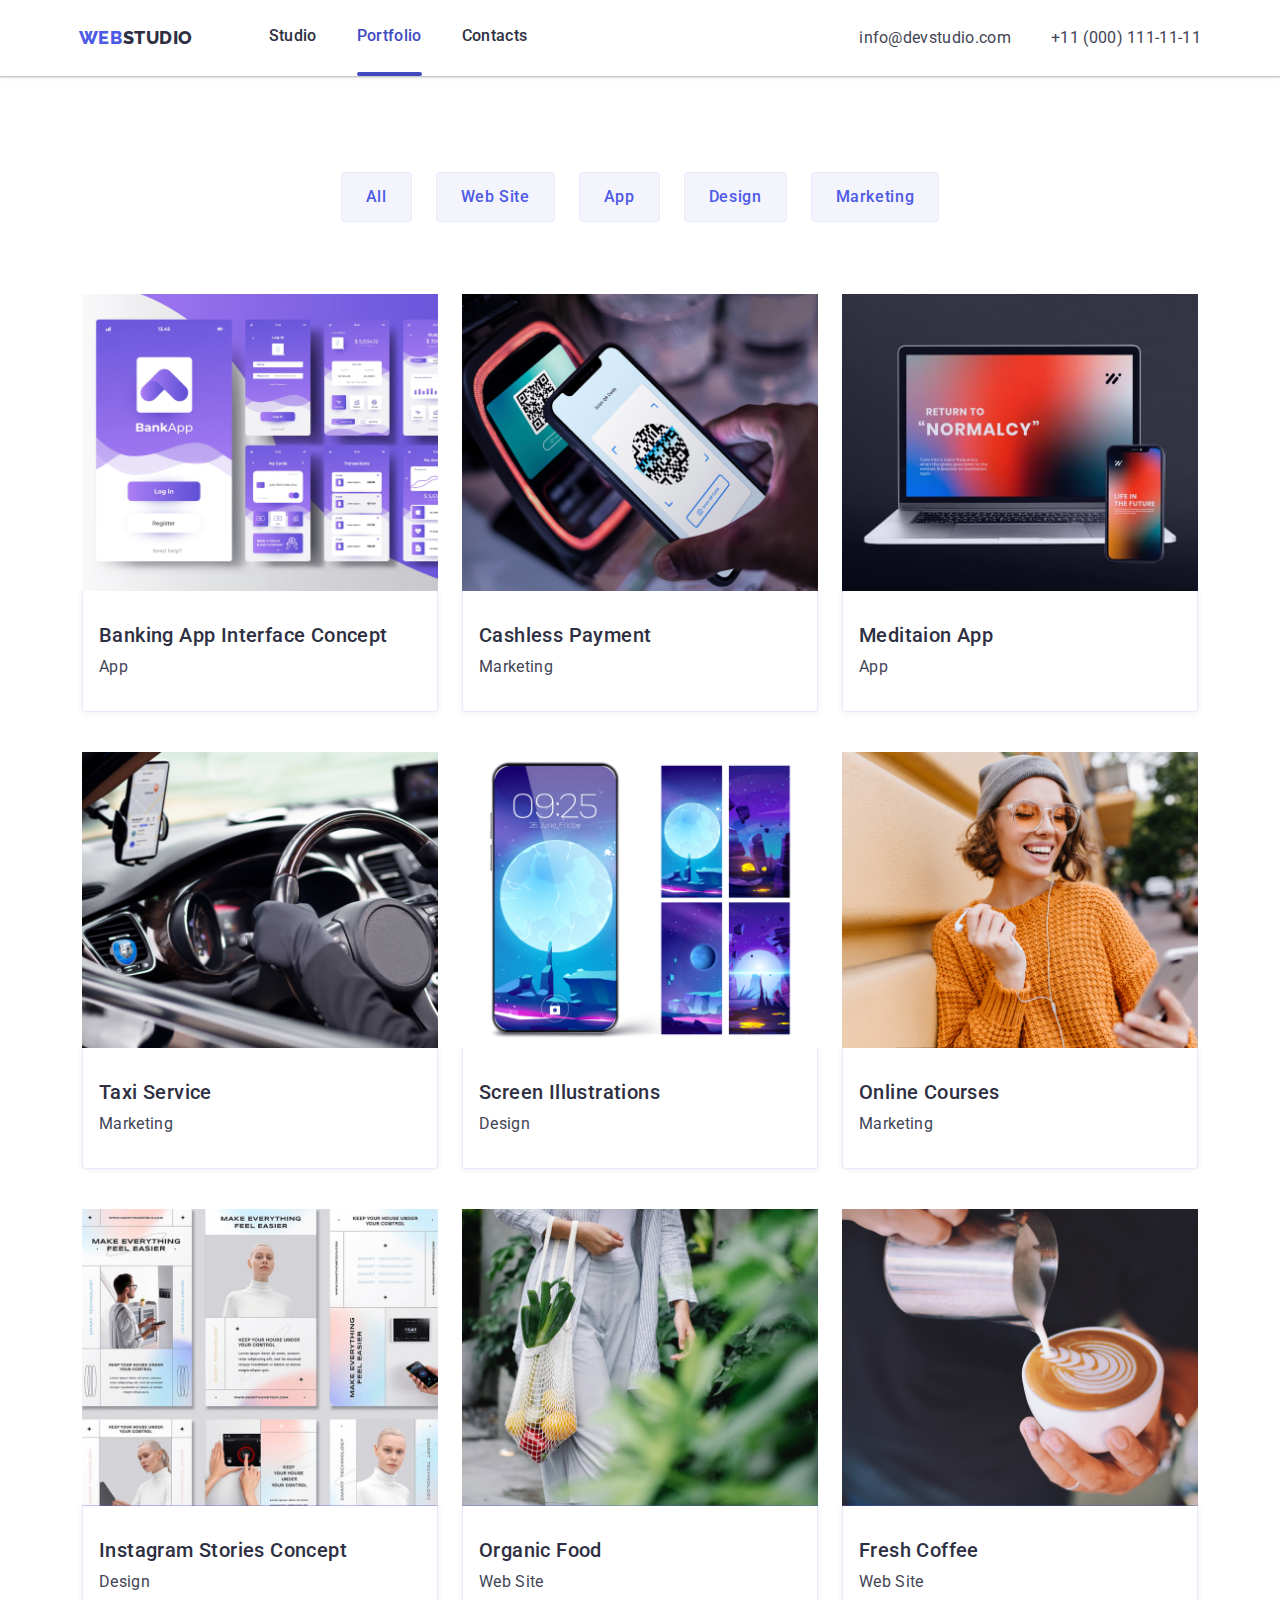
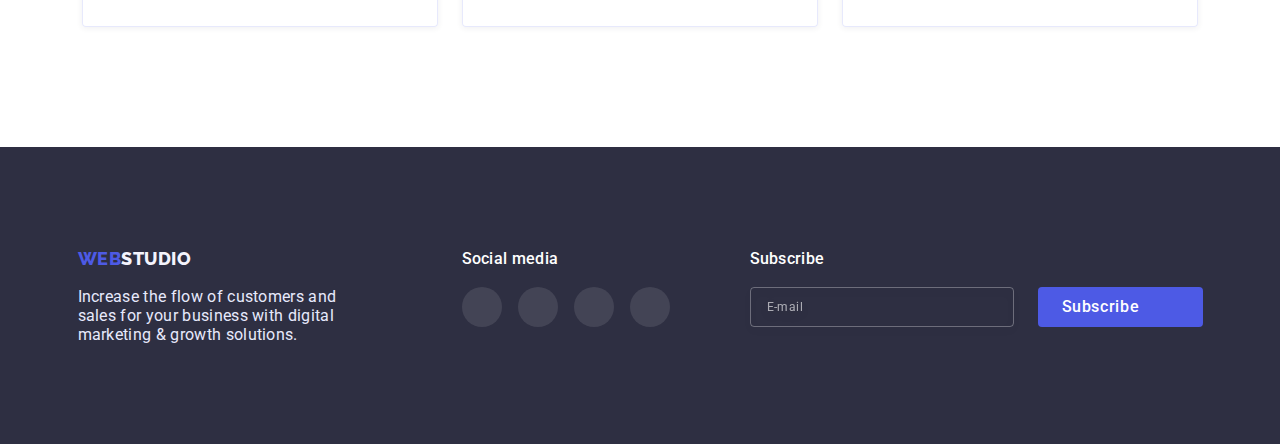
==== commit e5c261a0: "last fix" ====
--- a/portfolio.html
+++ b/portfolio.html
@@ -7,8 +7,7 @@
     <title>Portfolio</title>
     <link rel="preconnect" href="https://fonts.googleapis.com" />
     <link rel="preconnect" href="https://fonts.gstatic.com" crossorigin />
-    <link href="https://fonts.googleapis.com/css2?family=Raleway:wght@800&family=Roboto:wght@400;500;700;900&display=swap"
-      rel="stylesheet"/>
+    <link href="https://fonts.googleapis.com/css2?family=Raleway:wght@800&family=Roboto:wght@400;500;700;900&display=swap" rel="stylesheet"/>
     <link rel="stylesheet" href="https://cdn.jsdelivr.net/npm/modern-normalize@1.1.0/modern-normalize.min.css" />
     <link rel="stylesheet" href="./css/styles.css" />
     <link rel="stylesheet" href="./css/mobile.css" />
@@ -30,9 +29,7 @@
               <a href="./index.html" class="nav-link link"> Studio </a>
             </li>
             <li class="item">
-              <a href="./portfolio.html" class="nav-link link current">
-                Portfolio
-              </a>
+              <a href="./portfolio.html" class="nav-link link current">Portfolio</a>
             </li>
             <li class="item">
               <a href="./index.html" class="nav-link link"> Contacts </a>
@@ -41,14 +38,10 @@
 
           <ul class="contacts list">
             <li class="item">
-              <a href="mailto:info@devstudio.com" class="contacts-link link"
-                >info@devstudio.com</a
-              >
-            </li>
-            <li class="item">
-              <a href="tel:+110001111111" class="contacts-link link"
-                >+11 (000) 111-11-11</a
-              >
+              <a href="mailto:info@devstudio.com" class="contacts-link link">info@devstudio.com</a>
+            </li>
+            <li class="item">
+              <a href="tel:+110001111111" class="contacts-link link">+11 (000) 111-11-11</a>
             </li>
           </ul>
         </nav>
@@ -61,7 +54,7 @@
           </svg>
         </button>
       </div>
-      <div class="mobile-menu is-open" data-menu>
+      <div class="mobile-menu is-hidden" data-menu>
         <div class="container">
           <div>
             <button class="menu-close" data-menu-close>
@@ -88,50 +81,38 @@
           <div>
             <ul class="mobile-menu-nav-list list">
               <li>
-                <a href="mailto:info@devstudio.com" class="menu-link-mail"
-                  >info@devstudio.com</a
-                >
+                <a href="mailto:info@devstudio.com" class="menu-link-mail">info@devstudio.com</a>
               </li>
               <li>
-                <a href="tel:+110001111111" class="menu-link-tel"
-                  >+11 (000) 111-11-11</a
-                >
+                <a href="tel:+110001111111" class="menu-link-tel">+11 (000) 111-11-11</a>
               </li>
             </ul>
             <ul class="mobile-menu-link-list list">
               <li class="mobile-menu-item">
                 <a href="" class="mobile-menu-links">
                   <svg class="mobile-menu-icon" width="24" height="24">
-                    <use
-                      href="./images/icons/symbol-defs-one.svg#icon-instagram"
-                    ></use>
+                    <use href="./images/icons/symbol-defs-one.svg#icon-instagram"></use>
                   </svg>
                 </a>
               </li>
               <li class="mobile-menu-item">
                 <a href="" class="mobile-menu-links">
                   <svg class="mobile-menu-icon" width="24" height="24">
-                    <use
-                      href="./images/icons/symbol-defs-one.svg#icon-twitter"
-                    ></use>
+                    <use href="./images/icons/symbol-defs-one.svg#icon-twitter"></use>
                   </svg>
                 </a>
               </li>
               <li class="mobile-menu-item">
                 <a href="" class="mobile-menu-links">
                   <svg class="mobile-menu-icon" width="24" height="24">
-                    <use
-                      href="./images/icons/symbol-defs-one.svg#icon-facebook"
-                    ></use>
+                    <use href="./images/icons/symbol-defs-one.svg#icon-facebook"></use>
                   </svg>
                 </a>
               </li>
               <li class="mobile-menu-item">
                 <a href="" class="mobile-menu-links">
                   <svg class="mobile-menu-icon" width="24" height="24">
-                    <use
-                      href="./images/icons/symbol-defs-one.svg#icon-linkedin"
-                    ></use>
+                    <use href="./images/icons/symbol-defs-one.svg#icon-linkedin"></use>
                   </svg>
                 </a>
               </li>
@@ -141,7 +122,7 @@
       </div>
     </header>
 
-    <!---portfolio btn--->
+    <!---portfolio --->
 
     <main>
       <section class="section-portfolio">
@@ -149,20 +130,16 @@
           <h1 class="visually-hidden">Portfolio</h1>
           <ul class="filter-button-list list">
             <li class="item">
-              <button class="button-portfolio all" type="button">All</button>
-            </li>
-            <li class="item">
-              <button class="button-portfolio web-site" type="button">
-                Web Site
-              </button>
+              <button class="button-portfolio all current" type="button">All</button>
+            </li>
+            <li class="item">
+              <button class="button-portfolio web-site" type="button"> Web Site </button>
             </li>
             <li class="item">
               <button class="button-portfolio app" type="button">App</button>
             </li>
             <li class="item">
-              <button class="button-portfolio desing" type="button">
-                Design
-              </button>
+              <button class="button-portfolio desing" type="button">Design</button>
             </li>
             <li class="item">
               <button class="button-portfolio marketing" type="button">
@@ -658,12 +635,8 @@
         <form class="form">
           <p class="social-text-footer">Subscribe</p>
           <div class="footer-form-wrap">
-              <input
-                class="footer-input"
-                type="email"
-                name="email"
-                placeholder="E-mail"
-              />
+              <input class="footer-input" type="email" name="user-email" placeholder="E-mail"
+                pattern="[a-z0-9._%+-]+@[a-z0-9.-]+\.[a-z]{2,4}$" method="post" required/>
             <button class="btn-footer" type="submit">
               <span class="footer-btn-text">Subscribe</span>
               <svg class="footer-icon" width="24" height="24">
--- a/css/styles.css
+++ b/css/styles.css
@@ -1,7 +1,3 @@
-
-/* Загальні стилі */
-
-
 html {
     box-sizing: border-box;
 }
@@ -53,7 +49,9 @@
     padding-left: 15px;
     padding-right: 15px;
     margin: 0 auto;
-}
+    justify-content: center;
+}
+
 
 .list {
     list-style: none;
@@ -77,12 +75,13 @@
     height: auto;
 }
 
-/* Загальні стилі */
 
 /* ----------header ------------*/
 
 .header {
-    box-shadow: 0px 2px 1px rgba(46, 47, 66, 0.08), 0px 1px 1px rgba(46, 47, 66, 0.16), 0px 1px 6px rgba(46, 47, 66, 0.08);
+    box-shadow: 0px 2px 1px rgba(46, 47, 66, 0.08), 
+    0px 1px 1px rgba(46, 47, 66, 0.16), 
+    0px 1px 6px rgba(46, 47, 66, 0.08);
 }
 .header-container {
    display: flex;
@@ -129,6 +128,7 @@
 }
 /* ----------header ------------*/
 
+
 /* ----------mob menu------------*/
 
 .menu-open {
@@ -148,12 +148,10 @@
     display: flex;
     align-items: center;
     justify-content: center;
-
     cursor: pointer;
     margin-left: auto;
     width: 24px;
     height: 24px;
-
     background-color: var(--footer-text-color);
     border: none;
     border-radius: 50%;
@@ -170,11 +168,10 @@
     z-index: 1;
     width: 100vw;
     height: 100vh;
-
     opacity: 1;
 }
 
-.mobile-menu.is-open {
+.mobile-menu.is-hidden {
     pointer-events: none;
     opacity: 0;
 }
@@ -187,7 +184,7 @@
     height: 100%;
     width: 100%;
     padding: 40px;
-    background-color: #fff;
+    background-color: #ffffff;
 }
 
 .mobile-nav-list {
@@ -204,7 +201,6 @@
 
 .mobile-nav-link {
     text-decoration: none;
-
     font-family: inherit;
     font-weight: 700;
     font-size: 36px;
@@ -224,24 +220,20 @@
 
 .menu-link-mail {
     text-decoration: none;
-
     font-family: inherit;
     font-weight: 500;
     font-size: 20px;
     line-height: 1.2;
     letter-spacing: 0.02em;
-
     color: var(--primary-text-color);
 }
 
 .menu-link-tel {
     text-decoration: none;
-
     font-family: inherit;
     font-weight: 600;
-    font-size: 36px;
+    font-size: 20px;
     line-height: 1.1;
-
     color: var(--accent-color);
 }
 
@@ -260,26 +252,22 @@
 .mobile-menu-links {
     width: 100%;
     height: 100%;
-
     border-radius: 50%;
     display: flex;
     align-items: center;
     justify-content: center;
-
     background-color: var(--accent-color);
     transition: background-color var(--hover-delay);
 }
-
 /* ----------mob menu------------*/
 
+
+
 /* ----------hero------------*/
-
-
 .hero {
     background-color: var(--title-text-color);
     padding-top: 112px;
     padding-bottom: 112px;
-   
     height: 432px;
     margin-left: auto;
     margin-right: auto;
@@ -311,11 +299,15 @@
     color: var(--white-color);
 }
 
-.button {
+.button, .btn-modal-send {
+    width: 170px;
+    height: 56px;
     cursor: pointer;
     display: inline-block;
+    align-items: center;
     padding: 16px 32px;
-    margin-top: 72px;
+    margin-left: auto;
+    margin-right: auto;
     font-family: inherit;
     font-weight: 500;
     font-size: 16px;
@@ -331,21 +323,21 @@
 }
 
 
-.button:hover,
-.button:focus {
+.button:hover, 
+.button:focus,
+.btn-modal-send:hover,
+.btn-modal-send:focus {
     background-color: var(--hover-color);
     color: var(--white-color);
 }
-
 /* ----------hero------------*/
 
+
 /* ----------about------------*/
-
 .section-about {
     padding-top: 96px;
     padding-bottom: 96px;
 }
-
 
 .section-name {
     margin-bottom: 8px;
@@ -383,6 +375,7 @@
     gap: 20px;
     flex-wrap: wrap;
 }
+
 .icon-box {
     box-sizing: border-box;
     display: flex;
@@ -394,7 +387,8 @@
     border-radius: 4px;
     border: none;
     margin-bottom: 30px;
-        }
+}
+
 .icon {
     height: 64px;
     width: 64px;
@@ -413,8 +407,8 @@
 }
 /* ----------about------------*/
 
+
 /* ----------team------------*/
-
 .section-team {
     background-color: var(--white-milk-color);
     padding-top: 96px;
@@ -442,10 +436,11 @@
     background-color: var(--white-color);
     text-align: center;
     max-width: 264px;
-    box-shadow: 0px 1px 6px rgba(46, 47, 66, 0.08), 0px 1px 1px rgba(46, 47, 66, 0.16), 0px 2px 1px rgba(46, 47, 66, 0.08);
+    box-shadow: 0px 1px 6px rgba(46, 47, 66, 0.08), 
+    0px 1px 1px rgba(46, 47, 66, 0.16), 
+    0px 2px 1px rgba(46, 47, 66, 0.08);
     border-radius: 0px 0px 4px 4px;
 }
-
 
 .section-team-text {
     padding: 32px 16px;
@@ -496,13 +491,10 @@
 .team-links:focus {
     background-color: var(--hover-color);
 }
-
-
 /* ----------team------------*/
 
+
 /* ----------customers------------*/
-
-
 .section-customers {
     padding-top: 96px;
     padding-bottom: 96px;
@@ -546,12 +538,10 @@
 .links-customers:focus .customers-icon {
     fill: var(--hover-color);
 }
-
 /* ----------customers------------*/
 
 
 /* ----------portfolio------------*/
-
 .section-portfolio {
     padding-top: 48px;
     padding-bottom: 48px;
@@ -584,19 +574,22 @@
     background-color: var(--hover-color);
     color: var(--white-color);
     border: 1px solid var(--hover-color);
-    box-shadow: 0px 3px 1px rgb(0 0 0 / 10%), 0px 2px 1px rgb(0 0 0 / 8%), 0px 2px 2px rgb(0 0 0 / 12%);
+    box-shadow: 0px 3px 1px rgb(0 0 0 / 10%), 
+    0px 2px 1px rgb(0 0 0 / 8%), 
+    0px 2px 2px rgb(0 0 0 / 12%);
 }
 
 .portfolio-list {
     list-style: none;
     padding: 0;
     margin: 0 auto;
+    justify-content: center;
+    display: inherit;
 }
 
 .section-portfolio-list {
     background-color: var(--white-color);
     max-width: 396px;
-    /*height: 420px; */
 }
 
 .section-portfolio-link {
@@ -609,7 +602,9 @@
 
 .section-portfolio-link:hover,
 .section-portfolio-link:focus {
-    box-shadow: 0px 1px 6px rgba(46, 47, 66, 0.08), 0px 1px 1px rgba(46, 47, 66, 0.16), 0px 2px 1px rgba(46, 47, 66, 0.08);
+    box-shadow: 0px 1px 6px rgba(46, 47, 66, 0.08), 
+    0px 1px 1px rgba(46, 47, 66, 0.16), 
+    0px 2px 1px rgba(46, 47, 66, 0.08);
 }
 
 .portfolio-thumb {
@@ -643,20 +638,21 @@
 
 .section-portfolio-text {
     padding: 32px 16px;
-
-    border: 1px solid #E7E9FC;
+    /* border: 1px solid #E7E9FC; */
     box-shadow: 0px 1px 6px rgba(46, 47, 66, 0.08);
     border-top: none;
+    border-bottom: 1px solid #E7E9FC;
+    border-right: 1px solid #E7E9FC;
+    border-left: 1px solid #E7E9FC;
+    border-radius: 0px 0px 4px 4px;
 }
 
 .section-portfolio-name {
     margin-bottom: 8px;
-
     font-weight: 500;
     font-size: 20px;
     line-height: 1.2;
     letter-spacing: 0.02em;
-
     color: var(--title-text-color);
 }
 
@@ -666,11 +662,10 @@
     letter-spacing: 0.02em;
     color: var(--primary-text-color);
 }
-
 /* ----------portfolio------------*/
 
+
 /* ----------footer------------*/
-
 .footer {
     background-color: var(--title-text-color);
     padding-top: 96px;
@@ -822,9 +817,265 @@
     transform: translateY(-50%);
 }
 
+/* --------------modal--------------*/
+.backdrop {
+    position: fixed;
+    top: 0;
+    width: 100%;
+    height: 100%;
+    background: rgba(46, 47, 66, 0.4);
+    transition: opacity 250ms cubic-bezier(0.4, 0, 0.2, 1), 
+    visibility 250ms cubic-bezier(0.4, 0, 0.2, 1);
+}
+
+.backdrop.is-hidden {
+    opacity: 0;
+    pointer-events: none;
+}
+
+.modal {
+    position: absolute;
+    top: 50%;
+    left: 50%;
+    width: 408px;
+    min-height: 576px;
+    background-color: #FCFCFC;
+    padding: 24px;
+    padding-top: 72px;
+    border: none;
+    border-radius: 4px;
+    transform: translate(-50%, -50%) scaleX(1);
+    transition: transform 250ms linear;
+}
+
+.modal-bt-close {
+    position: absolute;
+    right: 24px;
+    top: 24px;
+    display: flex;
+    align-items: center;
+    justify-content: center;
+    width: 24px;
+    height: 24px;
+    cursor: pointer;
+    border-radius: 50%;
+    border: none;
+    box-shadow: 0px 2px 1px rgb(0 0 0 / 20%), 
+    0px 1px 1px rgb(0 0 0 / 14%), 
+    0px 1px 3px rgb(0 0 0 / 12%);
+    transition: background-color var(--hover-delay), 
+    fill var(--hover-delay);
+}
+
+.icon-vector {
+    position: relative;
+    width: 8px;
+    height: 8px;
+    display: inline-block;
+    transform: scale(1);
+    transition: transform var(--hover-delay);
+}
+
+/* .modal-bt-close:hover .icon-vector,
+.modal-bt-close:focus .icon-vector{
+    transform: scale(1.2);
+    transition: transform var(--hover-active-transition);    
+} */
+
+.modal-bt-close:focus,
+.modal-bt-close:hover {
+    background: var(--accent-color);
+    fill: #ffffff;
+}
+
+.backdrop.is-hidden .modal {
+    transform: translate(-50%, -50%) scaleX(0);
+}
+
+/* --------------modal blank -------------*/
+.icon-Vector {
+    color: #000000;
+}
+
+.modal-form {
+    width: 100%;
+    display: flex;
+    flex-direction: column;
+}
+
+.modal-title {
+    font-style: normal;
+    font-weight: 500;
+    font-size: 16px;
+    line-height: 1.5;
+    text-align: center;
+    letter-spacing: 0.02em;
+    margin-bottom: 14px;
+}
+
+.input-data {
+    display: inline-block;
+    font-weight: 400;
+    font-size: 12px;
+    line-height: 1.33;
+    letter-spacing: 0.04em;
+    color: #8E8F99;
+    margin-bottom: 4px;
+}
+
+.input-modal-field {
+    position: relative;
+    margin-bottom: 8px;
+    display: block;
+}
+
+.input-modal-field-comment {
+    position: relative;
+    margin-bottom: 16px;
+    display: block;
+}
+
+.modal-input {
+    width: 100%;
+    height: 40px;
+    border: 1px solid rgba(33, 33, 33, 0.2);
+    border-radius: 4px;
+    padding: 0;
+    background-color: transparent;
+    padding-left: 38px;
+    transition: var(--hover-delay);
+    transition-property: border, fill;
+}
+
+.icon-input {
+    position: absolute;
+    fill: #2E2F42;
+    top: 50%;
+    left: 16px;
+    transform: translateY(-50%);
+    transition: var(--hover-delay);
+    transition-property: fill;
+}
+
+textarea {
+    resize: none;
+}
+
+.input-comment {
+    display: block;
+    width: 100%;
+    height: 120px;
+    border: 1px solid rgba(33, 33, 33, 0.2);
+    border-radius: 4px;
+    font-style: normal;
+    font-weight: 400;
+    font-size: 12px;
+    line-height: 1.33;
+    letter-spacing: 0.04em;
+    padding-top: 8px;
+    padding-left: 16px;
+    transition: var(--hover-delay);
+    transition-property: border;
+}
+
+.input-comment::placeholder {
+    color: #8E8F99;
+}
+
+.icon-input:focus,
+.icon-input:hover {
+    fill: var(--accent-color);
+}
+
+.modal-input:focus+.icon-input,
+.modal-input:hover+.icon-input,
+.modal-input:focus,
+.modal-input:hover,
+.input-comment:hover,
+.input-comment:focus {
+    border-color: var(--hover-color);
+    fill: var(--accent-color);
+    outline: none;
+    color: currentColor;
+}
+
+.modal-field-privacy {
+    margin-bottom: 24px;
+}
+
+.btn-modal-send {
+    min-width: 169px;
+    min-height: 56px;
+    justify-content: center;
+    box-shadow: 0px 4px 4px rgba(0, 0, 0, 0.15);
+}
+
+.check-privacy {
+    text-align: center;
+    font-style: normal;
+    font-weight: 400;
+    font-size: 12px;
+    line-height: 1.33;
+    letter-spacing: 0.04em;
+    color: #757575;
+    display: flex;
+    cursor: pointer;
+    align-items: center
+}
+
+.check-in {
+    width: 16px;
+    height: 16px;
+    margin-right: 8px;
+    border: 1.25px solid #2e2f42;
+    border-radius: 2px;
+    display: flex;
+    align-items: center;
+    justify-content: center;
+    fill: transparent;
+}
+
+.input-check:checked+.check-in {
+    background-color: var(--accent-color);
+    border: 1.25px solid transparent;
+    fill: var(--white-color);
+    transform: scale(1.1);
+    transition: transform var(--hover-delay);
+}
+
+.check-icon {
+    width: 10px;
+    height: 8px;
+}
+
+.privacy-policy {
+    color: var(--accent-color);
+    margin-left: 5px;
+    transition: var(--hover-delay);
+    transition-property: color;
+}
+
+.privacy-policy:hover,
+.privacy-policy:focus {
+    color: var(--accent-active);
+}
+
+.visually-hidden {
+    position: absolute;
+    width: 1px;
+    height: 1px;
+    margin: -1px;
+    border: 0;
+    padding: 0;
+    white-space: nowrap;
+    clip-path: inset(100%);
+    clip: rect(0 0 0 0);
+    overflow: hidden;
+}
+
 /* --------backdrope-----------*/
 
-.backdrope {
+/* .backdrope {
     position: fixed;
     overflow: auto;
     top: 0;
@@ -833,15 +1084,16 @@
     height: 100%;
     background: rgba(46, 47, 66, 0.4);
     opacity: 1;
-    transition: opacity 250ms cubic-bezier(0.4, 0, 0.2, 1), visibility 250ms cubic-bezier(0.4, 0, 0.2, 1);;
-}
-
-.backdrope.is-open {
+    transition: opacity 250ms cubic-bezier(0.4, 0, 0.2, 1), 
+    visibility 250ms cubic-bezier(0.4, 0, 0.2, 1);
+}
+
+.backdrope.is-hidden {
     opacity: 0;
     pointer-events: none;
 }
 
-.backdrope.is-open .modal {
+.backdrope.is-hidden .modal {
     opacity: 0;
     transform: translate(-50%, -50%) scaleX(0);
 }
@@ -1040,4 +1292,4 @@
     box-shadow: 0px 4px 4px rgba(0, 0, 0, 0.15);
     border-radius: 4px;
     border: none;
-}+} */--- a/css/desktop.css
+++ b/css/desktop.css
@@ -48,36 +48,6 @@
     .about-item {
         width: calc((100% - 24px * 3) / 4);
     }
-
-    /* .about-item::before {
-        content: '';
-        display: block;
-        height: 112px;
-        margin-bottom: 8px;
-        background: var(--white-milk-color);
-        border-radius: 4px;
-        background-repeat: no-repeat;
-        background-position: center;
-    }
-    
-
-    .icon-starlink::before {
-        background-image: url(../images/antenna.svg);
-    }
-    
-    .icon-clock::before {
-        background-image: url(../images/clock.svg);
-    }
-    
-    .icon-screen::before {
-        background-image: url(../images/diagram.svg);
-    }
-    
-    .icon-robot::before {
-        background-image: url(../images/astronaut.svg);
-    } */
-
-
 
     .section-doing {
         display: block;
@@ -146,6 +116,7 @@
     height: 586px;
     transform: translate(-50%, -50%) scale(1);
 }
+
 }
 
 
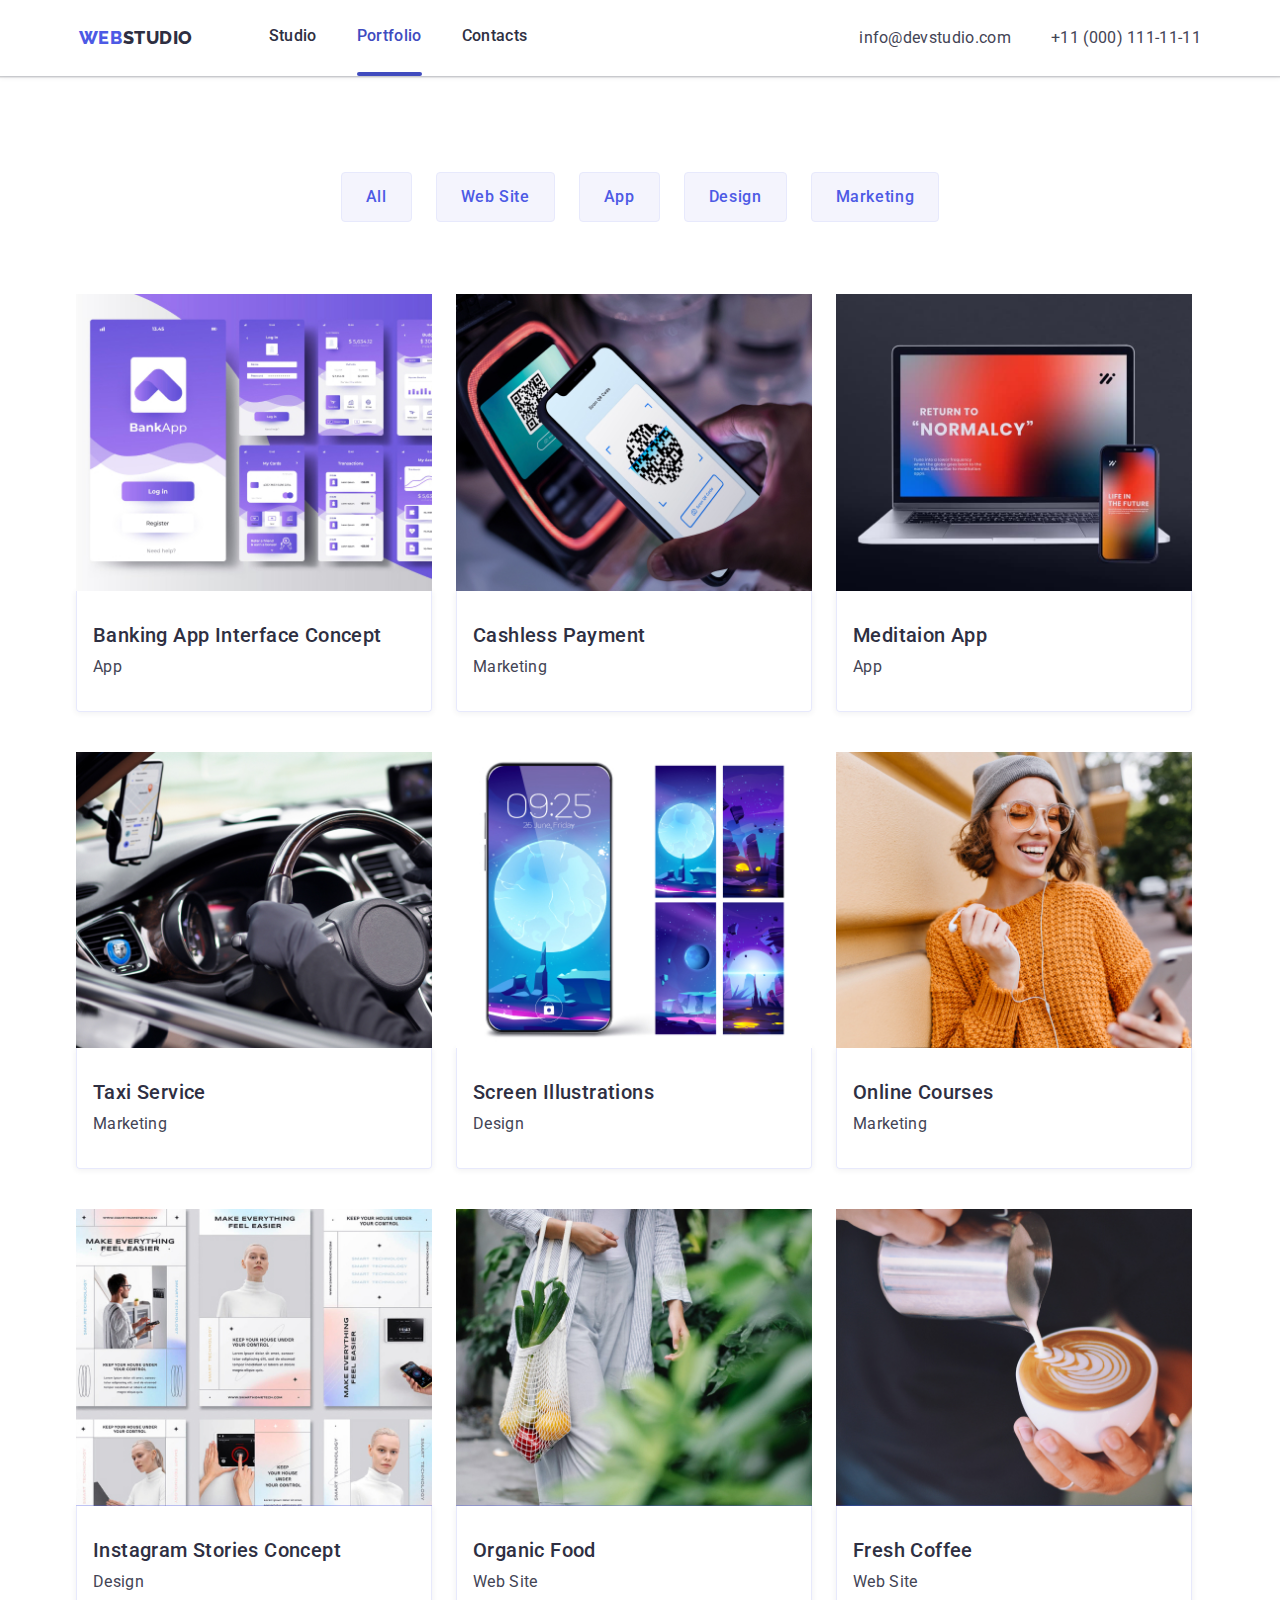
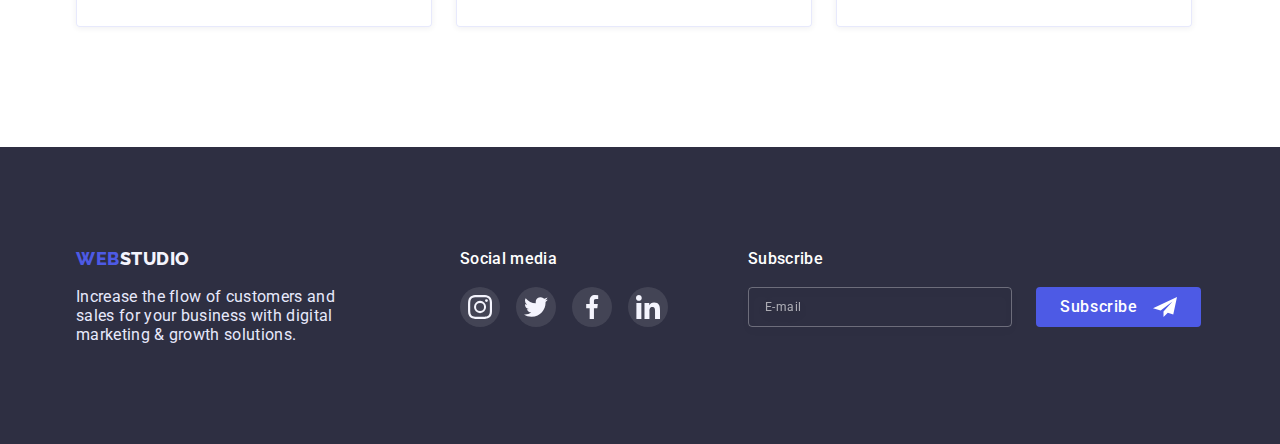
==== commit fd18f4dc: "finish" ====
--- a/portfolio.html
+++ b/portfolio.html
@@ -595,7 +595,7 @@
               <a href="" class="footer-link">
                 <svg width="24" height="24">
                   <use
-                    href="./images/icons/symbol-defs-one.svg#icon-instagram"
+                    href="./images/sprite.svg#icon-instagram"
                   ></use>
                 </svg>
               </a>
@@ -604,7 +604,7 @@
               <a href="" class="footer-link">
                 <svg width="24" height="24">
                   <use
-                    href="./images/icons/symbol-defs-one.svg#icon-twitter"
+                    href="./images/sprite.svg#icon-twitter"
                   ></use>
                 </svg>
               </a>
@@ -613,7 +613,7 @@
               <a href="" class="footer-link">
                 <svg width="24" height="24">
                   <use
-                    href="./images/icons/symbol-defs-one.svg#icon-facebook"
+                    href="./images/sprite.svg#icon-facebook"
                   ></use>
                 </svg>
               </a>
@@ -622,7 +622,7 @@
               <a href="" class="footer-link">
                 <svg width="24" height="24">
                   <use
-                    href="./images/icons/symbol-defs-one.svg#icon-linkedin"
+                    href="./images/sprite.svg#icon-linkedin"
                   ></use>
                 </svg>
               </a>
@@ -640,7 +640,7 @@
             <button class="btn-footer" type="submit">
               <span class="footer-btn-text">Subscribe</span>
               <svg class="footer-icon" width="24" height="24">
-                <use href="./images/icons/symbol-defs-one.svg#icon-send"></use>
+                <use href="./images/sprite.svg#icon-send"></use>
               </svg>
             </button>
           </div>
--- a/css/styles.css
+++ b/css/styles.css
@@ -21,15 +21,15 @@
 
 .visually-hidden {
     position: absolute;
-    white-space: nowrap;
     width: 1px;
     height: 1px;
+    margin: -1px;
+    padding: 0;
+    border: 0;
+    clip: rect(0 0 0 0);
     overflow: hidden;
-    border: 0;
-    padding: 0;
-    clip: rect(0 0 0 0);
+    white-space: nowrap;
     clip-path: inset(50%);
-    margin: -1px;
 }
 
 .no-scroll {
@@ -37,26 +37,26 @@
 }
 
 .body {
-    font-family: "Roboto", sans-serif;
+    color: var(--primary-text-color);
     font-weight: 400;
     font-size: 16px;
     line-height: 1.5;
+    font-family: "Roboto", sans-serif;
     letter-spacing: 0.02em;
-    color: var(--primary-text-color);
 }
 
 .container {
+    justify-content: center;
+    margin: 0 auto;
+    padding-right: 15px;
     padding-left: 15px;
-    padding-right: 15px;
+}
+
+
+.list {
     margin: 0 auto;
-    justify-content: center;
-}
-
-
-.list {
+    padding: 0;
     list-style: none;
-    padding: 0;
-    margin: 0 auto;
 }
 .link {
     text-decoration: none;
@@ -94,26 +94,26 @@
 
 .logo {
     display: block;
+    margin-right: 76px;
     padding: 24px 0;
-    margin-right: 76px;
-    font-family: 'Raleway', sans-serif;
+    color: var(--accent-color);
     font-weight: 800;
     font-size: 18px;
     line-height: 1.13;
+    font-family: 'Raleway', sans-serif;
+    text-decoration: none;
+    text-transform: uppercase;
     letter-spacing: 0.03em;
-    text-transform: uppercase;
-    text-decoration: none;
-    color: var(--accent-color);
 }
 
 .logo-span {
     color: var(--title-text-color);
-    font-family: 'Raleway', sans-serif;
     font-weight: 800;
     font-size: 18px;
     line-height: 1.13;
+    font-family: 'Raleway', sans-serif;
+    text-transform: uppercase;
     letter-spacing: 0.03em;
-    text-transform: uppercase;
 }
 
 .logo:hover,
@@ -132,12 +132,12 @@
 /* ----------mob menu------------*/
 
 .menu-open {
-    cursor: pointer;
     width: 32px;
     height: 22px;
     padding: 0;
+    border: none;
+    cursor: pointer;
     background-color: transparent;
-    border: none;
 }
 
 .menu-open-icon {
@@ -146,15 +146,15 @@
 
 .menu-close {
     display: flex;
-    align-items: center;
-    justify-content: center;
-    cursor: pointer;
-    margin-left: auto;
+    justify-content: center;
+    align-items: center;
     width: 24px;
     height: 24px;
-    background-color: var(--footer-text-color);
+    margin-left: auto;
     border: none;
     border-radius: 50%;
+    cursor: pointer;
+    background-color: var(--footer-text-color);
 }
 
 .icon-menu-close {
@@ -162,13 +162,13 @@
 }
 
 .mobile-menu {
+    opacity: 1;
+    z-index: 1;
     position: fixed;
     top: 0;
     left: 0;
-    z-index: 1;
     width: 100vw;
     height: 100vh;
-    opacity: 1;
 }
 
 .mobile-menu.is-hidden {
@@ -177,21 +177,21 @@
 }
 
 .mobile-menu .container {
-    overflow: auto;
     display: flex;
     flex-direction: column;
     justify-content: space-between;
+    width: 100%;
     height: 100%;
-    width: 100%;
     padding: 40px;
+    overflow: auto;
     background-color: #ffffff;
 }
 
 .mobile-nav-list {
     display: flex;
     flex-direction: column;
+    margin-top: 16px;
     gap: 40px;
-    margin-top: 16px;
 }
 
 .mobile-nav-link:hover,
@@ -200,22 +200,22 @@
 }
 
 .mobile-nav-link {
-    text-decoration: none;
-    font-family: inherit;
+    color: var(--title-text-color);
     font-weight: 700;
     font-size: 36px;
     line-height: 1.1;
+    font-family: inherit;
+    text-decoration: none;
     letter-spacing: 0.02em;
-    color: var(--title-text-color);
 }
 
 
 .mobile-menu-nav-list {
     display: flex;
     flex-direction: column-reverse;
-    gap: 40px;
     margin-top: 60px;
     margin-bottom: 48px;
+    gap: 40px;
 }
 
 .menu-link-mail {
@@ -229,12 +229,12 @@
 }
 
 .menu-link-tel {
-    text-decoration: none;
-    font-family: inherit;
+    color: var(--accent-color);
     font-weight: 600;
     font-size: 20px;
     line-height: 1.1;
-    color: var(--accent-color);
+    font-family: inherit;
+    text-decoration: none;
 }
 
 
@@ -250,12 +250,12 @@
 }
 
 .mobile-menu-links {
+    display: flex;
+    justify-content: center;
+    align-items: center;
     width: 100%;
     height: 100%;
     border-radius: 50%;
-    display: flex;
-    align-items: center;
-    justify-content: center;
     background-color: var(--accent-color);
     transition: background-color var(--hover-delay);
 }
@@ -265,19 +265,19 @@
 
 /* ----------hero------------*/
 .hero {
-    background-color: var(--title-text-color);
+    margin-right: auto;
+    margin-left: auto;
     padding-top: 112px;
     padding-bottom: 112px;
-    height: 432px;
-    margin-left: auto;
-    margin-right: auto;
-    text-align: center;
+    text-align: center;
+    background-color: var(--title-text-color);
     background-image: linear-gradient(rgba(46, 47, 66, 0.7),
     rgba(46, 47, 66, 0.7)),
     url(../images/people-office-mob-1x.jpg);
     background-repeat: no-repeat;
     background-position: center;
     background-size: cover;
+    
 }
 
 @media (min-device-pixel-ratio: 2),
@@ -291,34 +291,43 @@
   }
 
 .hero-title {
+    width: 100%;
     margin: 0 auto;
-    width: 100%;
+    padding-bottom: 36px;
+    color: var(--white-color);
     font-weight: 700px;
     font-size: 36px;
     line-height: 1.1;
-    color: var(--white-color);
+}
+.hero-container{
+    display: flex;
+    flex-direction: column;
+    align-items: center;
+    padding-right: 15px;
+    padding-left: 15px;
+    text-align: center;
 }
 
 .button, .btn-modal-send {
+    display: inline-block;
+    align-items: center;
     width: 170px;
     height: 56px;
-    cursor: pointer;
-    display: inline-block;
-    align-items: center;
+    margin-right: auto;
+    margin-left: auto;
     padding: 16px 32px;
-    margin-left: auto;
-    margin-right: auto;
-    font-family: inherit;
+    border: none;
+    border-radius: 4px;
+    color: var(--white-color);
     font-weight: 500;
     font-size: 16px;
     line-height: 1.5;
+    font-family: inherit;
+    text-align: center;
     letter-spacing: 0.04em;
-    text-align: center;
-    border: none;
+    cursor: pointer;
+    background-color: var(--accent-color);
     box-shadow: 0px 4px 4px rgba(0, 0, 0, 0.15);
-    border-radius: 4px;
-    color: var(--white-color);
-    background-color: var(--accent-color);
     transition: background-color var(--hover-delay);
 }
 
@@ -341,19 +350,19 @@
 
 .section-name {
     margin-bottom: 8px;
+    color:var(--title-text-color);
     font-weight: 700;
     font-size: 36px;
     line-height: 1.1;
     text-align: center;
-    color:var(--title-text-color);
 }
 
 .text {
+    color: var(--primary-text-color);
     font-weight: 500;
     font-size: 16px;
     line-height: 1.5;
     letter-spacing: 0.02em;
-    color: var(--primary-text-color);
 }
 
 .section-doing {
@@ -361,12 +370,12 @@
 }
 
 .section-title {
+    margin-bottom: 72px;
     color: var(--title-text-color);
     font-weight: 600;
     font-size: 36px;
     line-height: 1.1;
     text-align: center;
-    margin-bottom: 72px;
 }
 
 .about-list {
@@ -377,24 +386,24 @@
 }
 
 .icon-box {
+    display: flex;
+    justify-content: center;
+    align-items: center;
     box-sizing: border-box;
-    display: flex;
     width: 264px;
     height: 112px;
+    margin-bottom: 30px;
+    border: none;
+    border-radius: 4px;
     background: var(--white-milk-color);
-    align-items: center;
-    justify-content: center;
-    border-radius: 4px;
-    border: none;
-    margin-bottom: 30px;
 }
 
 .icon {
+    width: 64px;
     height: 64px;
-    width: 64px;
-    background-size: auto;
     background-repeat: no-repeat;
     background-position: center;
+    background-size: auto;
 }
 
 @media screen and (max-width: 1200px) {
@@ -416,46 +425,46 @@
 }
 
 .section-team-title {
+    margin-bottom: 72px;
     color: var(--title-text-color);
     font-weight: 700;
     font-size: 36px;
     line-height: 1.1;
     text-align: center;
-    margin-bottom: 72px;
 }
 
 .team-list {
     display: flex;
     flex-wrap: wrap;
+    justify-content: center;
+    margin: 0 auto;
     gap: 72px;
-    justify-content: center;
-    margin: 0 auto;
 }
 
 .section-team-list {
+    max-width: 264px;
+    border-radius: 0px 0px 4px 4px;
+    text-align: center;
     background-color: var(--white-color);
-    text-align: center;
-    max-width: 264px;
     box-shadow: 0px 1px 6px rgba(46, 47, 66, 0.08), 
     0px 1px 1px rgba(46, 47, 66, 0.16), 
     0px 2px 1px rgba(46, 47, 66, 0.08);
-    border-radius: 0px 0px 4px 4px;
 }
 
 .section-team-text {
     padding: 32px 16px;
     border: 0.5px solid #F4F4FD;
     border: 1px solid #E7E9FC;
+    border-top: none;
     box-shadow: 0px 1px 6px rgba(46, 47, 66, 0.08);
-    border-top: none;
 }
 
 .team-name {
+    margin-bottom: 8px;
     color:var(--title-text-color);
     font-weight: 500;
     font-size: 20px;
     line-height: 1.2;
-    margin-bottom: 8px;
     text-align: center;
 }
 
@@ -467,8 +476,8 @@
 .team-links-list {
     display: flex;
     justify-content: center;
+    margin-top: 8px;
     gap: 24px;
-    margin-top: 8px;
 }
 
 .team-links-item {
@@ -477,12 +486,12 @@
 }
 
 .team-links {
+    display: flex;
+    justify-content: center;
+    align-items: center;
     width: 100%;
     height: 100%;
     border-radius: 50%;
-    display: flex;
-    align-items: center;
-    justify-content: center;
     background-color: var(--accent-color);
     transition: background-color var(--hover-delay);
 }
@@ -503,9 +512,9 @@
 .list-customers {
     display: flex;
     flex-wrap: wrap;
+    justify-content: center;
+    column-gap: 16px;
     row-gap: 72px;
-    column-gap: 16px;
-    justify-content: center;
 }
 
 .item-customers {
@@ -513,14 +522,14 @@
 }
 
 .links-customers {
+    display: flex;
+    justify-content: center;
+    align-items: center;
     width: 100%;
     height: 100%;
     padding: 16px 32px;
+    border: 1px solid #8E8F99;
     border-radius: 4px;
-    display: flex;
-    align-items: center;
-    justify-content: center;
-    border: 1px solid #8E8F99;
     transition: border var(--hover-delay);
 }
 
@@ -552,50 +561,50 @@
 }
 
 .button-portfolio {
+    align-items: center;
+    padding: 12px 24px;
+    border: 1px solid #E7E9FC;
+    border-radius: 4px;
+    color: var(--accent-color);
     font-weight: 500;
     font-size: 16px;
     line-height: 1.5;
-    align-items: center;
     text-align: center;
     letter-spacing: 0.04em;
     cursor: pointer;
-    color: var(--accent-color);
     background-color: var(--white-milk-color);
-    padding: 12px 24px;
-    gap: 24px;
-    border-radius: 4px;
-    border: 1px solid #E7E9FC;
     transition: var(--hover-delay);
     transition-property: background-color, border, box-shadow;
+    gap: 24px;
 }
 
 .button-portfolio:hover,
 .button-portfolio:focus {
+    border: 1px solid var(--hover-color);
+    color: var(--white-color);
     background-color: var(--hover-color);
-    color: var(--white-color);
-    border: 1px solid var(--hover-color);
     box-shadow: 0px 3px 1px rgb(0 0 0 / 10%), 
     0px 2px 1px rgb(0 0 0 / 8%), 
     0px 2px 2px rgb(0 0 0 / 12%);
 }
 
 .portfolio-list {
+    display: inherit;
+    justify-content: center;
+    margin: 0 auto;
+    padding: 0;
     list-style: none;
-    padding: 0;
-    margin: 0 auto;
-    justify-content: center;
-    display: inherit;
 }
 
 .section-portfolio-list {
+    max-width: 396px;
     background-color: var(--white-color);
-    max-width: 396px;
 }
 
 .section-portfolio-link {
+    display: block;
     color: var(--primary-text-color);
     text-decoration: none; 
-    display: block;
     box-shadow: none;
     transition: box-shadow var(--hover-delay);
 }
@@ -613,21 +622,21 @@
 }
 
 .portfolio-overlay {
+    display: inline-block;
     position: absolute;
-    display: inline-block;
-    content: "";
     top: 0;
     left: 0;
     width: 100%;
     height: 100%;
+    padding-top: 40px;
+    padding-right: 32px;
+    padding-left: 32px;
+    color: #ffffff;
+    content: "";
     background-color: var(--accent-color);
-    color: #ffffff;
-    padding-top: 40px;
-    padding-left: 32px;
-    padding-right: 32px;
-    transform: translateY(100%);
     transition: var(--hover-delay);
     transition-property: transform;
+    transform: translateY(100%);
 }
 
 
@@ -638,63 +647,62 @@
 
 .section-portfolio-text {
     padding: 32px 16px;
-    /* border: 1px solid #E7E9FC; */
-    box-shadow: 0px 1px 6px rgba(46, 47, 66, 0.08);
     border-top: none;
+    border-right: 1px solid #E7E9FC;
     border-bottom: 1px solid #E7E9FC;
-    border-right: 1px solid #E7E9FC;
     border-left: 1px solid #E7E9FC;
     border-radius: 0px 0px 4px 4px;
+    box-shadow: 0px 1px 6px rgba(46, 47, 66, 0.08);
 }
 
 .section-portfolio-name {
     margin-bottom: 8px;
+    color: var(--title-text-color);
     font-weight: 500;
     font-size: 20px;
     line-height: 1.2;
     letter-spacing: 0.02em;
-    color: var(--title-text-color);
 }
 
 .portfolio-text {
+    color: var(--primary-text-color);
     font-size: 16px;
     line-height: 1.5;
     letter-spacing: 0.02em;
-    color: var(--primary-text-color);
 }
 /* ----------portfolio------------*/
 
 
 /* ----------footer------------*/
 .footer {
-    background-color: var(--title-text-color);
     padding-top: 96px;
     padding-bottom: 96px;
+    background-color: var(--title-text-color);
 }
 
 .logo-footer {
+    display: block;
+    margin-bottom: 16px;
     color: var(--accent-color);
-    font-family: 'Raleway', sans-serif;
     font-weight: 800;
     font-size: 18px;
     line-height: 1.33;
+    font-family: 'Raleway', sans-serif;
+    text-align: center;
+    text-decoration: none;
+    text-transform: uppercase;
     letter-spacing: 0.03em;
-    text-transform: uppercase;
-    text-decoration: none;
-    display:block;
-    margin-bottom: 16px;
-    text-align: center;
     transition: color var(--hover-delay);
 }
 
 .logo-span-footer {
     color: var(--white-milk-color);
-    font-family: 'Raleway', sans-serif;
     font-weight: 800;
     font-size: 18px;
     line-height: 1.33;
+    font-family: 'Raleway', sans-serif;
+    text-transform: uppercase;
     letter-spacing: 0.03em;
-    text-transform: uppercase;
     transition: color var(--hover-delay);
 }
 
@@ -714,14 +722,14 @@
 
 
 .social-text-footer {
+    margin-bottom: 16px;
     color: var(--white-color);
-    font-family: 'Roboto';
     font-weight: 500;
     font-size: 16px;
     line-height: 24px;
+    font-family: 'Roboto';
+    text-align: center;
     letter-spacing: 0.02em;
-    margin-bottom: 16px;
-    text-align: center;
 }
 
 .footer-links-list {
@@ -736,13 +744,13 @@
 }
 
 .footer-link {
+    display: flex;
+    justify-content: center;
+    align-items: center;
     width: 100%;
     height: 100%;
+    border-radius: 50%;
     background-color: rgba(255, 255, 255, 0.1);;
-    border-radius: 50%;
-    display: flex;
-    align-items: center;
-    justify-content: center;
     transition: background-color var(--hover-delay);
 }
 
@@ -755,16 +763,16 @@
     width: 100%;
     height: 40px;
     padding-left: 16px;
+    border: 1px solid rgba(255, 255, 255, 0.3);
+    border-radius: 4px;
+    outline: none;
     color: var(--footer-text-color);
     font-weight: 400;
     font-size: 12px;
     line-height: 1.2;
-    outline: none;
     background-color: transparent;
-    border: 1px solid rgba(255, 255, 255, 0.3);
+    transition: border 250ms var(--hover-delay);
     filter: drop-shadow(0px 4px 4px rgba(0, 0, 0, 0.15));
-    border-radius: 4px;
-    transition: border 250ms var(--hover-delay);
 }
 
 .footer-input:focus,
@@ -780,21 +788,21 @@
 }
 
 .btn-footer {
+    display: block;
     position: relative;
-    cursor: pointer;
-    display: block;
+    width: 165px;
+    height: 40px;
     margin: 0 auto;
     padding: 8px 24px;
-    width: 165px;
-    height: 40px;
+    border: none;
+    border-radius: 4px;
+    color: #FFFFFF;
     font-weight: 500;
     font-size: 16px;
     line-height: 2;
     letter-spacing: 0.04em;
-    color: #FFFFFF;
+    cursor: pointer;
     background-color: var(--accent-color);
-    border-radius: 4px;
-    border: none;
     transition: background-color var(--hover-delay);
 }
 
@@ -805,24 +813,26 @@
 
 .footer-btn-text {
     position: absolute;
+    top: 50%;
     left: 24px;
-    top: 50%;
     transform: translateY(-50%);
 }
 
 .footer-icon {
     position: absolute;
+    top: 50%;
     right: 24px;
-    top: 50%;
     transform: translateY(-50%);
 }
 
 /* --------------modal--------------*/
 .backdrop {
+    opacity: 1;
     position: fixed;
     top: 0;
     width: 100%;
     height: 100%;
+    overflow: auto;
     background: rgba(46, 47, 66, 0.4);
     transition: opacity 250ms cubic-bezier(0.4, 0, 0.2, 1), 
     visibility 250ms cubic-bezier(0.4, 0, 0.2, 1);
@@ -834,53 +844,47 @@
 }
 
 .modal {
+    opacity: 1;
     position: absolute;
-    top: 50%;
+    top: 400px;
     left: 50%;
-    width: 408px;
-    min-height: 576px;
-    background-color: #FCFCFC;
+    width: 392px;
     padding: 24px;
     padding-top: 72px;
     border: none;
     border-radius: 4px;
+    background-color: #FCFCFC;
+    transition: transform 250ms linear;
     transform: translate(-50%, -50%) scaleX(1);
-    transition: transform 250ms linear;
 }
 
 .modal-bt-close {
+    display: flex;
     position: absolute;
+    top: 24px;
     right: 24px;
-    top: 24px;
-    display: flex;
-    align-items: center;
-    justify-content: center;
+    justify-content: center;
+    align-items: center;
     width: 24px;
     height: 24px;
+    border: none;
+    border-radius: 50%;
     cursor: pointer;
-    border-radius: 50%;
-    border: none;
     box-shadow: 0px 2px 1px rgb(0 0 0 / 20%), 
     0px 1px 1px rgb(0 0 0 / 14%), 
     0px 1px 3px rgb(0 0 0 / 12%);
-    transition: background-color var(--hover-delay), 
+    transition: background-color var(--hover-delay),     
     fill var(--hover-delay);
 }
 
 .icon-vector {
+    display: inline-block;
     position: relative;
     width: 8px;
     height: 8px;
-    display: inline-block;
+    transition: transform var(--hover-delay);
     transform: scale(1);
-    transition: transform var(--hover-delay);
-}
-
-/* .modal-bt-close:hover .icon-vector,
-.modal-bt-close:focus .icon-vector{
-    transform: scale(1.2);
-    transition: transform var(--hover-active-transition);    
-} */
+}
 
 .modal-bt-close:focus,
 .modal-bt-close:hover {
@@ -898,63 +902,63 @@
 }
 
 .modal-form {
-    width: 100%;
     display: flex;
     flex-direction: column;
+    width: 100%;
 }
 
 .modal-title {
+    margin-bottom: 14px;
     font-style: normal;
     font-weight: 500;
     font-size: 16px;
     line-height: 1.5;
     text-align: center;
     letter-spacing: 0.02em;
-    margin-bottom: 14px;
 }
 
 .input-data {
     display: inline-block;
+    margin-bottom: 4px;
+    color: #8E8F99;
     font-weight: 400;
     font-size: 12px;
     line-height: 1.33;
     letter-spacing: 0.04em;
-    color: #8E8F99;
-    margin-bottom: 4px;
 }
 
 .input-modal-field {
+    display: block;
     position: relative;
     margin-bottom: 8px;
+}
+
+.input-modal-field-comment {
     display: block;
-}
-
-.input-modal-field-comment {
     position: relative;
     margin-bottom: 16px;
-    display: block;
 }
 
 .modal-input {
     width: 100%;
     height: 40px;
+    padding: 0;
+    padding-left: 38px;
     border: 1px solid rgba(33, 33, 33, 0.2);
     border-radius: 4px;
-    padding: 0;
     background-color: transparent;
-    padding-left: 38px;
     transition: var(--hover-delay);
     transition-property: border, fill;
 }
 
 .icon-input {
     position: absolute;
-    fill: #2E2F42;
     top: 50%;
     left: 16px;
-    transform: translateY(-50%);
     transition: var(--hover-delay);
     transition-property: fill;
+    transform: translateY(-50%);
+    fill: #2E2F42;
 }
 
 textarea {
@@ -965,6 +969,8 @@
     display: block;
     width: 100%;
     height: 120px;
+    padding-top: 8px;
+    padding-left: 16px;
     border: 1px solid rgba(33, 33, 33, 0.2);
     border-radius: 4px;
     font-style: normal;
@@ -972,8 +978,6 @@
     font-size: 12px;
     line-height: 1.33;
     letter-spacing: 0.04em;
-    padding-top: 8px;
-    padding-left: 16px;
     transition: var(--hover-delay);
     transition-property: border;
 }
@@ -994,53 +998,55 @@
 .input-comment:hover,
 .input-comment:focus {
     border-color: var(--hover-color);
-    fill: var(--accent-color);
     outline: none;
     color: currentColor;
+    fill: var(--accent-color);
 }
 
 .modal-field-privacy {
+    display: flex;
     margin-bottom: 24px;
 }
 
 .btn-modal-send {
+    justify-content: center;
     min-width: 169px;
     min-height: 56px;
-    justify-content: center;
     box-shadow: 0px 4px 4px rgba(0, 0, 0, 0.15);
 }
 
 .check-privacy {
-    text-align: center;
+    display: flex;
+    flex-shrink: 1;
+    align-items: center;
+    color: #757575;
     font-style: normal;
     font-weight: 400;
     font-size: 12px;
     line-height: 1.33;
     letter-spacing: 0.04em;
-    color: #757575;
-    display: flex;
     cursor: pointer;
-    align-items: center
 }
 
 .check-in {
+    display: flex;
+    flex-shrink: 0;
+    justify-content: center;
+    align-items: center;
     width: 16px;
     height: 16px;
     margin-right: 8px;
     border: 1.25px solid #2e2f42;
     border-radius: 2px;
-    display: flex;
-    align-items: center;
-    justify-content: center;
     fill: transparent;
 }
 
 .input-check:checked+.check-in {
+    border: 1.25px solid transparent;
     background-color: var(--accent-color);
-    border: 1.25px solid transparent;
+    transition: transform var(--hover-delay);
+    transform: scale(1.1);
     fill: var(--white-color);
-    transform: scale(1.1);
-    transition: transform var(--hover-delay);
 }
 
 .check-icon {
@@ -1049,8 +1055,8 @@
 }
 
 .privacy-policy {
+    margin-left: 5px;
     color: var(--accent-color);
-    margin-left: 5px;
     transition: var(--hover-delay);
     transition-property: color;
 }
@@ -1065,231 +1071,10 @@
     width: 1px;
     height: 1px;
     margin: -1px;
+    padding: 0;
     border: 0;
-    padding: 0;
+    clip: rect(0 0 0 0);
+    overflow: hidden;
     white-space: nowrap;
     clip-path: inset(100%);
-    clip: rect(0 0 0 0);
-    overflow: hidden;
-}
-
-/* --------backdrope-----------*/
-
-/* .backdrope {
-    position: fixed;
-    overflow: auto;
-    top: 0;
-    left: 0;
-    width: 100%;
-    height: 100%;
-    background: rgba(46, 47, 66, 0.4);
-    opacity: 1;
-    transition: opacity 250ms cubic-bezier(0.4, 0, 0.2, 1), 
-    visibility 250ms cubic-bezier(0.4, 0, 0.2, 1);
-}
-
-.backdrope.is-hidden {
-    opacity: 0;
-    pointer-events: none;
-}
-
-.backdrope.is-hidden .modal {
-    opacity: 0;
-    transform: translate(-50%, -50%) scaleX(0);
-}
-
-.modal {
-    position: absolute;
-    top: 50%;
-    left: 50%;
-    width: 408px;
-    min-height: 576px;
-    padding: 24px;
-    background: #FCFCFC;
-    box-shadow: 0px 1px 1px rgba(0, 0, 0, 0.14), 
-    0px 1px 3px rgba(0, 0, 0, 0.12), 
-    0px 2px 1px rgba(0, 0, 0, 0.2);
-    border-radius: 4px;
-    opacity: 1;
-    transform: translate(-50%, -50%) scaleX(1);
-    transition: transform 250ms linear;
-}
-
-.btn-close {
-    display: block;
-    cursor: pointer;
-    margin-left: auto;
-    width: 24px;
-    height: 24px;
-    background-color: var(--footer-text-color);
-    border: none;
-    border-radius: 50%;
-    transition: background-color var(--hover-delay);
-}
-
-.icon-close {
-    fill: #000000;
-    transition: fill var(--hover-delay);
-}
-
-.btn-close:hover,
-.btn-close:focus {
-    background-color: var(--hover-color);
-}
-
-.btn-close:hover .icon-close,
-.btn-close:focus .icon-close {
-    fill: var(--white-color);
-}
-
-.modal-title {
-    margin-top: 24px;
-    margin-bottom: 16px;
-    font-weight: 500;
-    font-size: 16px;
-    line-height: 1.5;
-    text-align: center;
-    letter-spacing: 0.02em;
-    color: var(--title-text-color);
-}
-
-
-.modal-label {
-    display: block;
-    height: 58px;
-    margin-bottom: 8px;
-}
-
-.input-text {    
-    display: block;
-    margin-bottom: 4px;
-    font-size: 12px;
-    line-height: 1.3;
-    letter-spacing: 0.04em;
-    color: #8E8F99;
-}
-
-.input-wrap {
-    position: relative;
-}
-
-.modal-input {
-    padding-left: 38px;
-    width: 100%;
-    height: 40px;
-    font-size: 12px;
-    line-height: 1.3;
-    letter-spacing: 0.04em;
-    color: var(--primary-text-color);
-    outline: none;
-    background-color: transparent;
-    border: 1px solid rgba(33, 33, 33, 0.2);
-    border-radius: 4px;
-    transition: border var(--hover-delay);
-}
-
-.modal-input:focus,
-.modal-input:hover,
-.modal-comment:hover,
-.modal-comment:focus {
-    border-color:  var(--accent-color);
-}
-
-.modal-input:focus + .input-icon,
-.modal-input:hover + .input-icon {
-    fill: var(--accent-color);
-}
-
-.input-icon {
-    position: absolute;
-    left: 16px;
-    top: 50%;
-    transform: translateY(-50%);
-    fill: var(--title-text-color);
-    transition: fill  var(--hover-delay);
-}
-
-.modal-comment {
-    display: block;
-    width: 100%;
-    height: 120px;
-    padding: 8px 16px;
-    font-size: 12px;
-    line-height: 1.3;
-    letter-spacing: 0.04em;
-    color: var(--primary-text-color);
-    resize: none;
-    outline: none;
-    background-color: transparent;
-    border: 1px solid rgba(33, 33, 33, 0.2);
-    border-radius: 4px;
-}
-
-.modal-comment::placeholder {
-    font-size: 12px;
-    line-height: 1.3;
-    letter-spacing: 0.04em;
-    color: rgba(117, 117, 117, 0.5);
-}
-
-textarea {
-    resize: none;
-    overflow: hidden;
-}
-
-.check-label {
-    display: flex;
-    align-items: center;
-    margin-top: 16px;
-    margin-bottom: 24px;
-    font-size: 12px;
-    line-height: 1.3;
-    letter-spacing: 0.04em;
-    color: #757575;
-}
-
-.checkbox-wrap {
-    display: flex;
-    flex-wrap: wrap;
-    align-content: center;
-    justify-content: center;
-    width: 16px;
-    height: 16px;
-    margin-right: 8px;
-    border-radius: 2px;
-    background-color: transparent;
-    border: 1.25px solid #2E2F42;
-    fill: transparent;
-    cursor: pointer;
-    transition: fill var(--hover-delay);
-    transform-origin: border, background-color, fill;
-}
-
-.modal-checkbox:checked + .checkbox-wrap {
-    border: none;
-    background-color: var(--accent-color);
-    fill: #F4F4FD;
-}
-
-.modal-policy {
-    color: var(--accent-color);
-    margin-left: 4px;
-}
-
-.btn-modal {
-    cursor: pointer;
-    display: block;
-    width: 169px;
-    height: 56px;
-    padding: 16px 32px;
-    margin: 0 auto;
-    font-weight: 500;
-    font-size: 16px;
-    line-height: 1.5;
-    letter-spacing: 0.04em;
-    color: #FFFFFF; 
-    background-color: var(--accent-color);
-    box-shadow: 0px 4px 4px rgba(0, 0, 0, 0.15);
-    border-radius: 4px;
-    border: none;
-} */+}--- a/css/mobile.css
+++ b/css/mobile.css
@@ -49,9 +49,9 @@
 
     .filter-button-list {
         flex-wrap: wrap;
+        margin-bottom: 48px;
+        column-gap: 23px;
         row-gap: 16px;
-        column-gap: 23px;
-        margin-bottom: 48px;
     }
 
     .button-portfolio {
@@ -63,9 +63,9 @@
     }
 
     .first-footer {
+        max-width: 268px;
         margin: 0 auto;
         margin-bottom: 72px;
-        max-width: 268px;
     }
 
     .second-footer {
--- a/css/tablet.css
+++ b/css/tablet.css
@@ -30,8 +30,8 @@
 
     .nav-list {
         display: flex;
+        margin-right: 118px;
         gap: 40px;
-        margin-right: 118px;
     }
 
     .contacts {
@@ -39,19 +39,16 @@
     }
     
     .nav-list .nav-link {
+        display: block;
         position: relative;
-        display: block;
-    
         padding-top: 24px;
         padding-bottom: 28px;
-    
-        font-family: inherit;
+        color: var(--title-text-color);
         font-weight: 500;
         font-size: 16px;
         line-height: 1.5;
-    
-        color: var(--title-text-color);
-        transition: color var(--hover-delay);
+        font-family: inherit;
+        transition: color var(--hover-delay);    
     }
     
     .nav-list .current{
@@ -59,25 +56,23 @@
     }
     
     .nav-list .current::after{
-        content: '';
+        display: block;
         position: absolute;
+        bottom: 0;
         left: 0;
-        bottom: 0;
-    
-        display: block;
         width: 100%;
         height: 4px;
-        background: var(--hover-color);
         border-radius: 2px;
+        content: '';
+        background: var(--hover-color);    
     }
     
     .contacts .link {
-        font-family: inherit;
+        color: var(--primary-text-color);
         font-size: 16px;
         line-height: 1.5;
-    
-        color: var(--primary-text-color);
-        transition: color 250ms cubic-bezier(0.4, 0, 0.2, 1);
+        font-family: inherit;
+        transition: color 250ms cubic-bezier(0.4, 0, 0.2, 1);    
     }
     
     .contacts-link:hover, 
@@ -93,22 +88,20 @@
 
     .nav-list .current::after,
     .nav-list .current::after {
-        content: '';
-
+        display: block;
         position: absolute;
+        bottom: 0;
         left: 0;
-        bottom: 0;
-
-        display: block;
         width: 100%;
         height: 4px;
+        border-radius: 2px;
+        content: '';
         background: var(--hover-color);
-        border-radius: 2px;
     }
 
     .hero-title {
+        width: 494px;
         font-size: 56px;
-        width: 494px;
     }
 
  .hero {
@@ -135,11 +128,9 @@
         text-align: left;
     }
 
-
     .section-team {
         padding-bottom: 108px;
     }
-
 
     .list-customers {
         column-gap: 24px;
@@ -157,11 +148,11 @@
 
     .filter-button-list {
         display: flex;
-        margin: 0 auto;
         flex-wrap: wrap;
         justify-content: center;
-        column-gap: 24px;
+        margin: 0 auto;
         margin-bottom: 72px;
+        column-gap: 24px;
     }
 
     .button-portfolio {
@@ -171,6 +162,7 @@
     .portfolio-list {
         display: flex;
         flex-wrap: wrap;
+        justify-content: start;
         column-gap: 24px;
         row-gap: 72px;
     }
@@ -178,10 +170,14 @@
     .section-portfolio-list {
         width: 356px;
     }
+    .form{
+        display: block;
+}
 
     .footer-wrap {
         display: flex;
         flex-wrap: wrap;
+        justify-content: start;
     }
 
     .logo-footer {
@@ -224,7 +220,6 @@
         width: calc((100% - 24px) / 2);
     }
 
-
     .team-list {
         row-gap: 64px;
         column-gap: 24px;
@@ -243,5 +238,4 @@
         width: 408px;
         height: 586px;
     }
-
 }--- a/css/desktop.css
+++ b/css/desktop.css
@@ -16,10 +16,10 @@
         padding-bottom: 28px;
     }
   .hero {
+      max-width: 1440px;
+      height: 600px;
       padding-top: 188px;
       padding-bottom: 188px;
-      height: 600px;
-      max-width: 1440px;
     }
        
     .button {
